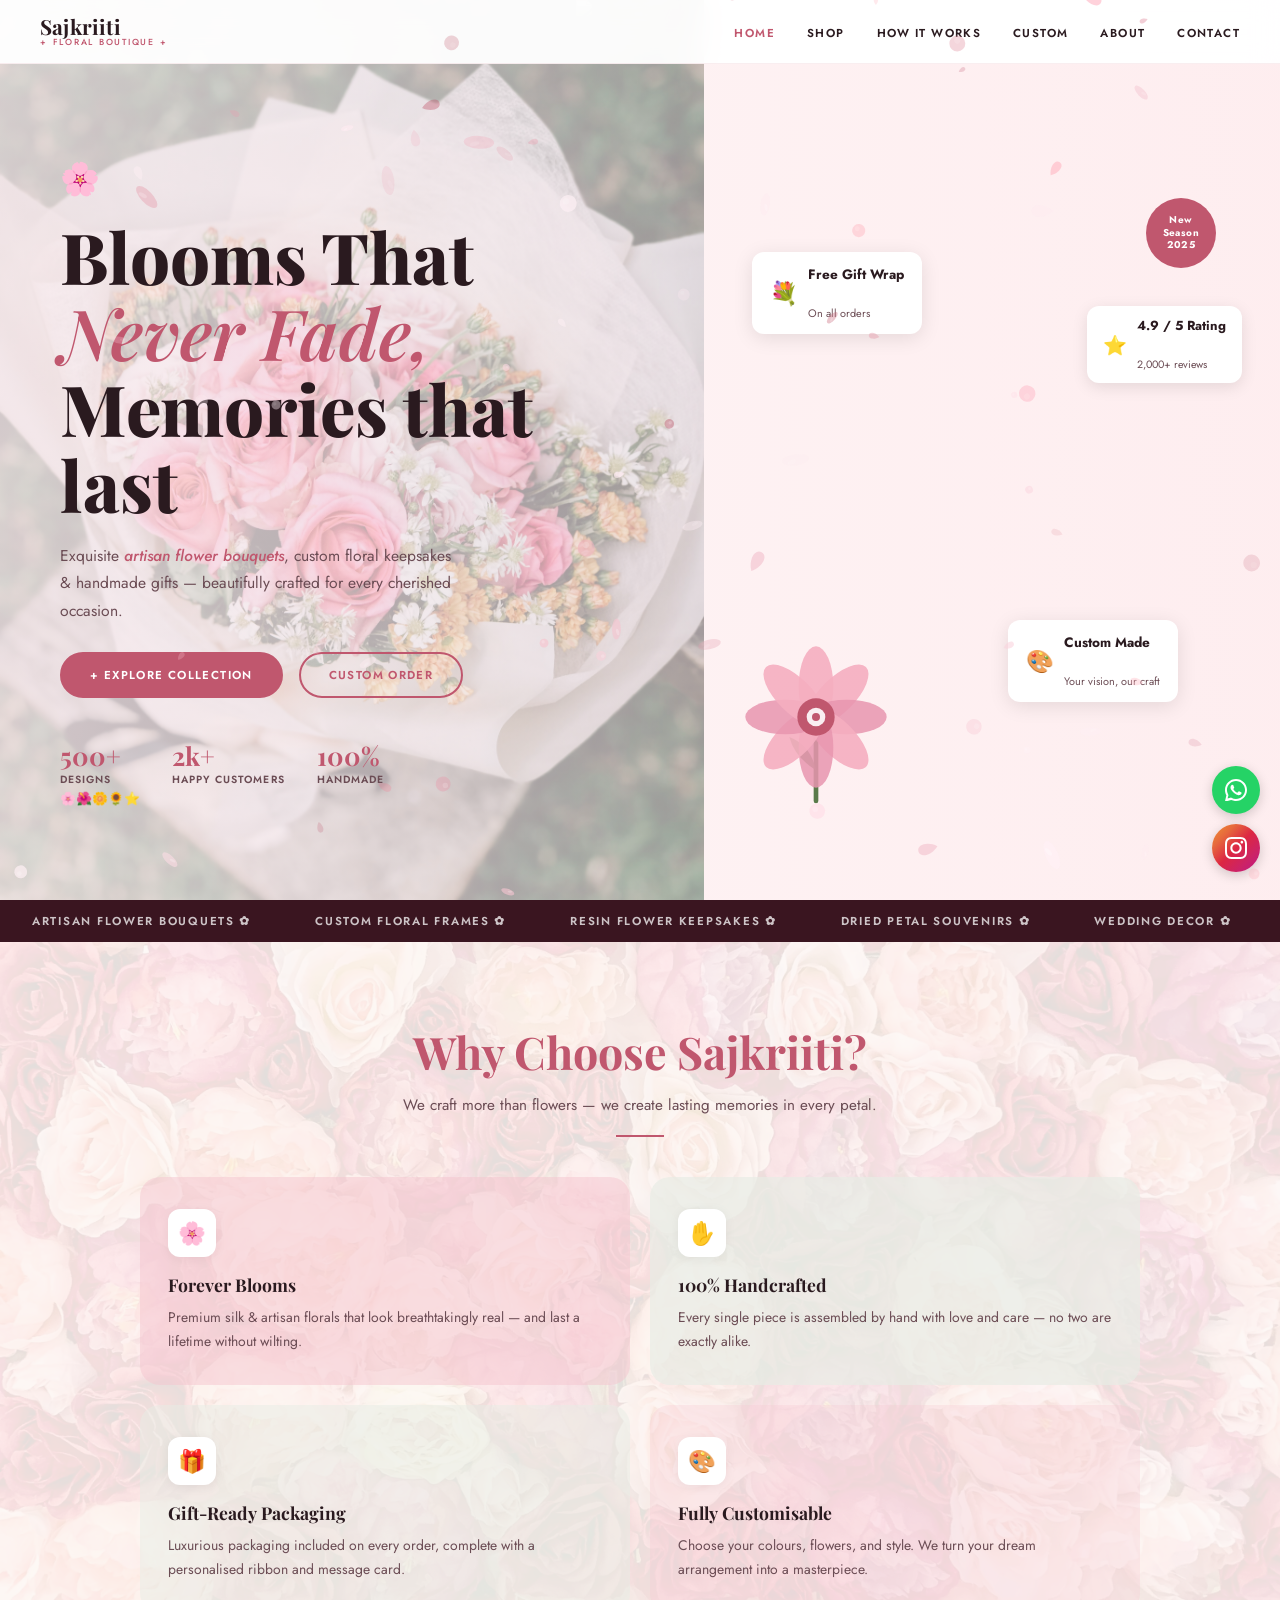
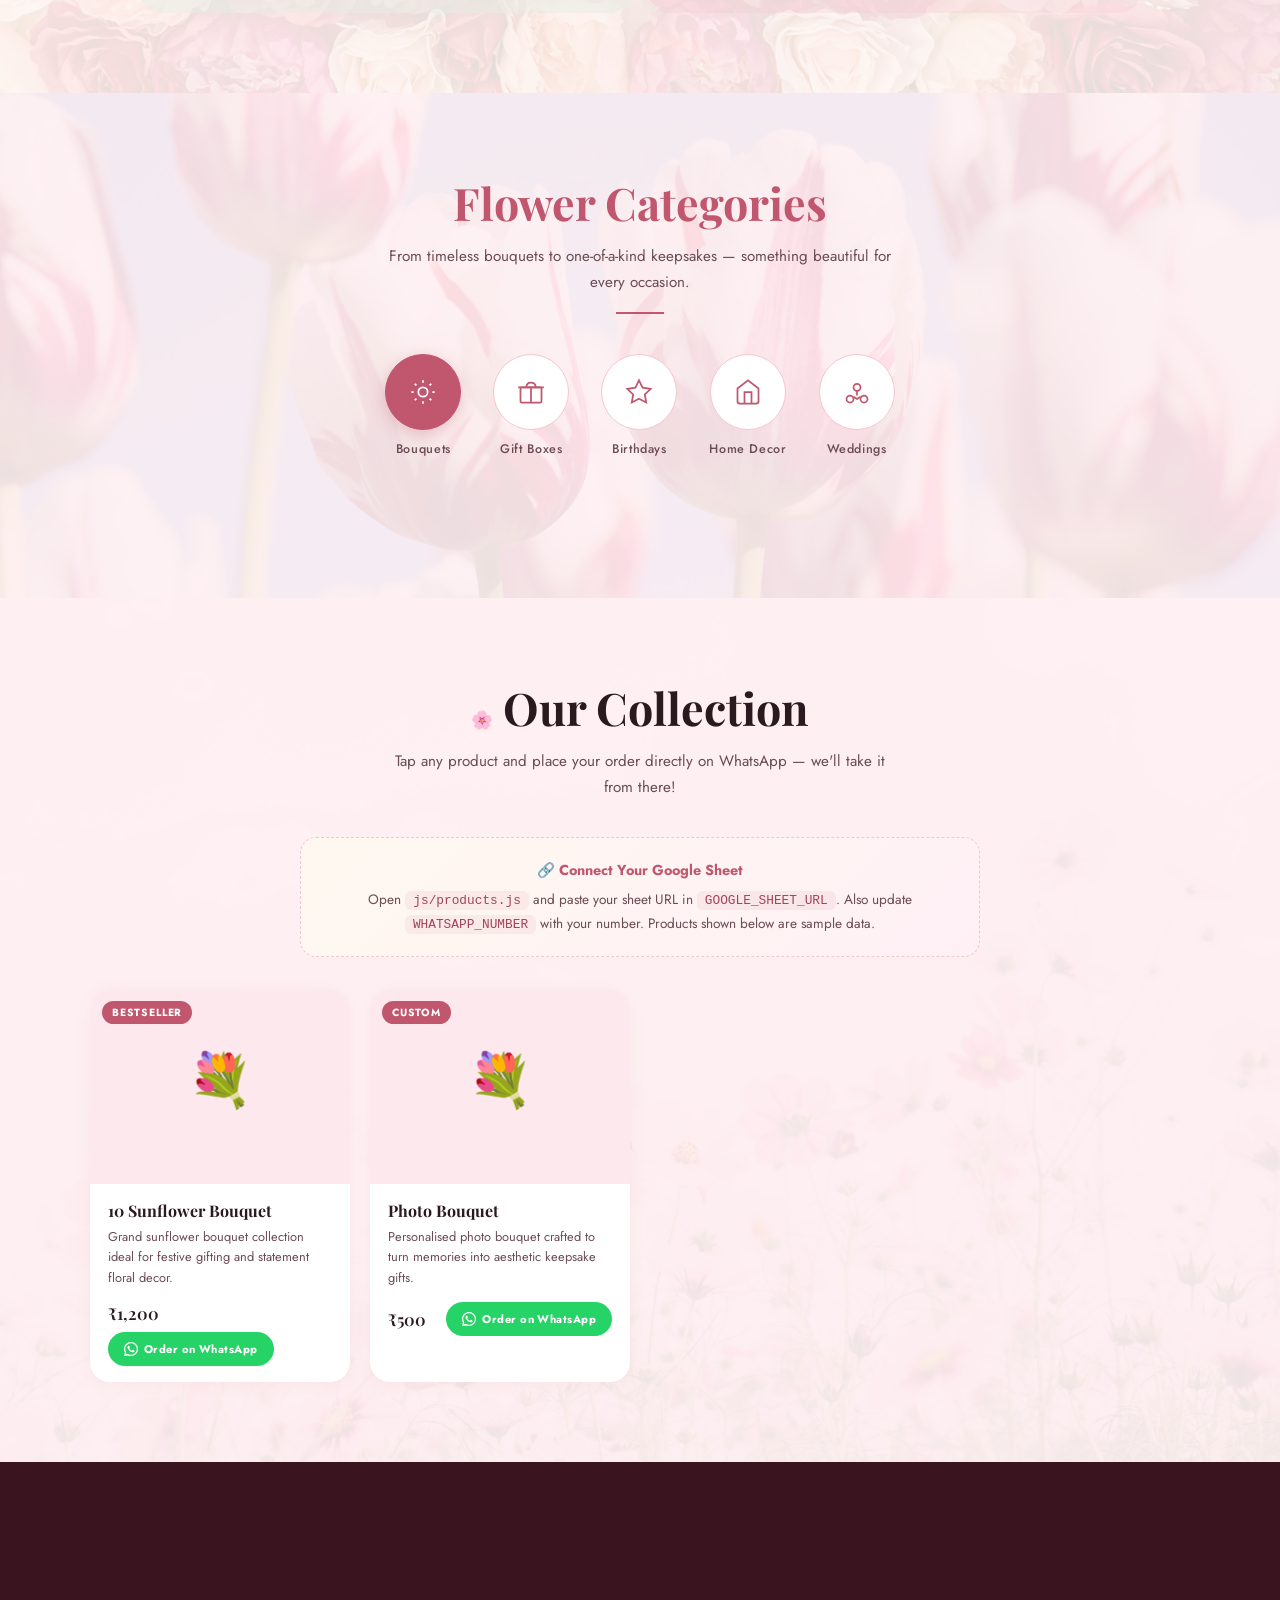
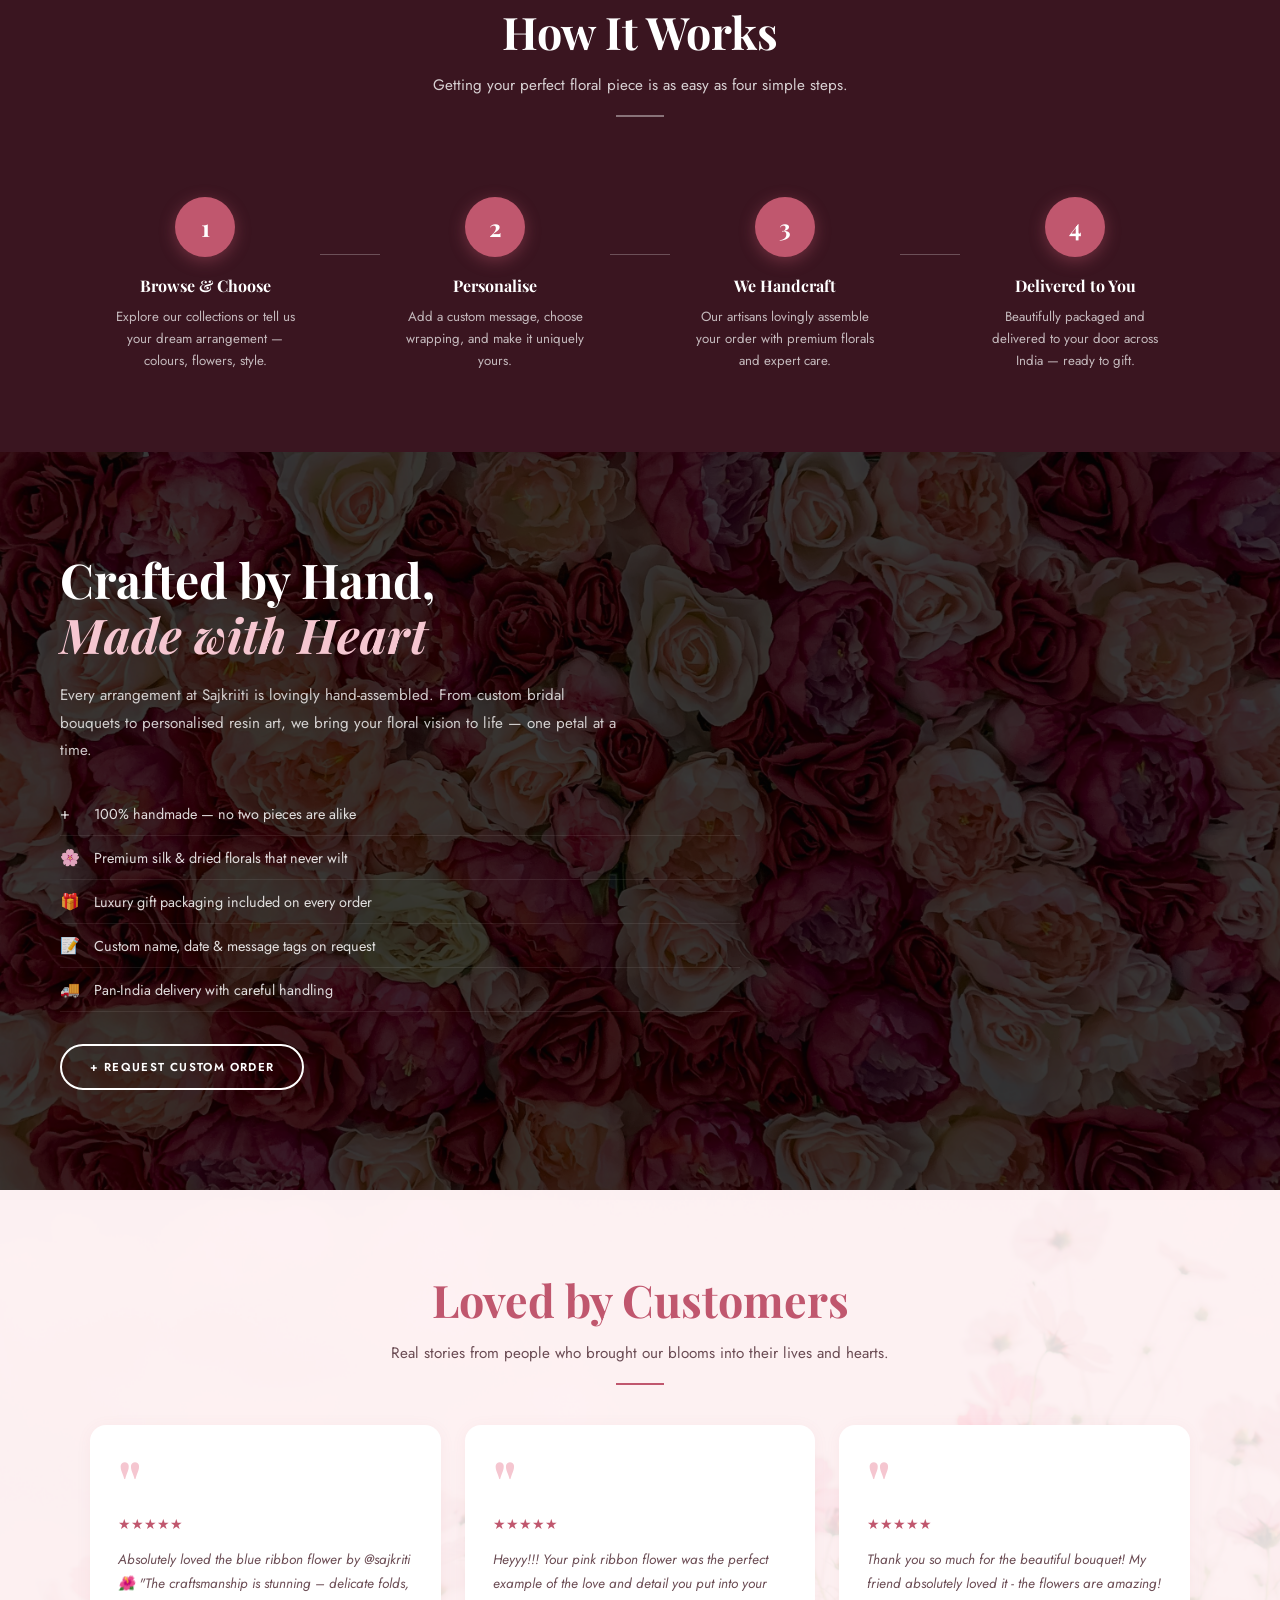
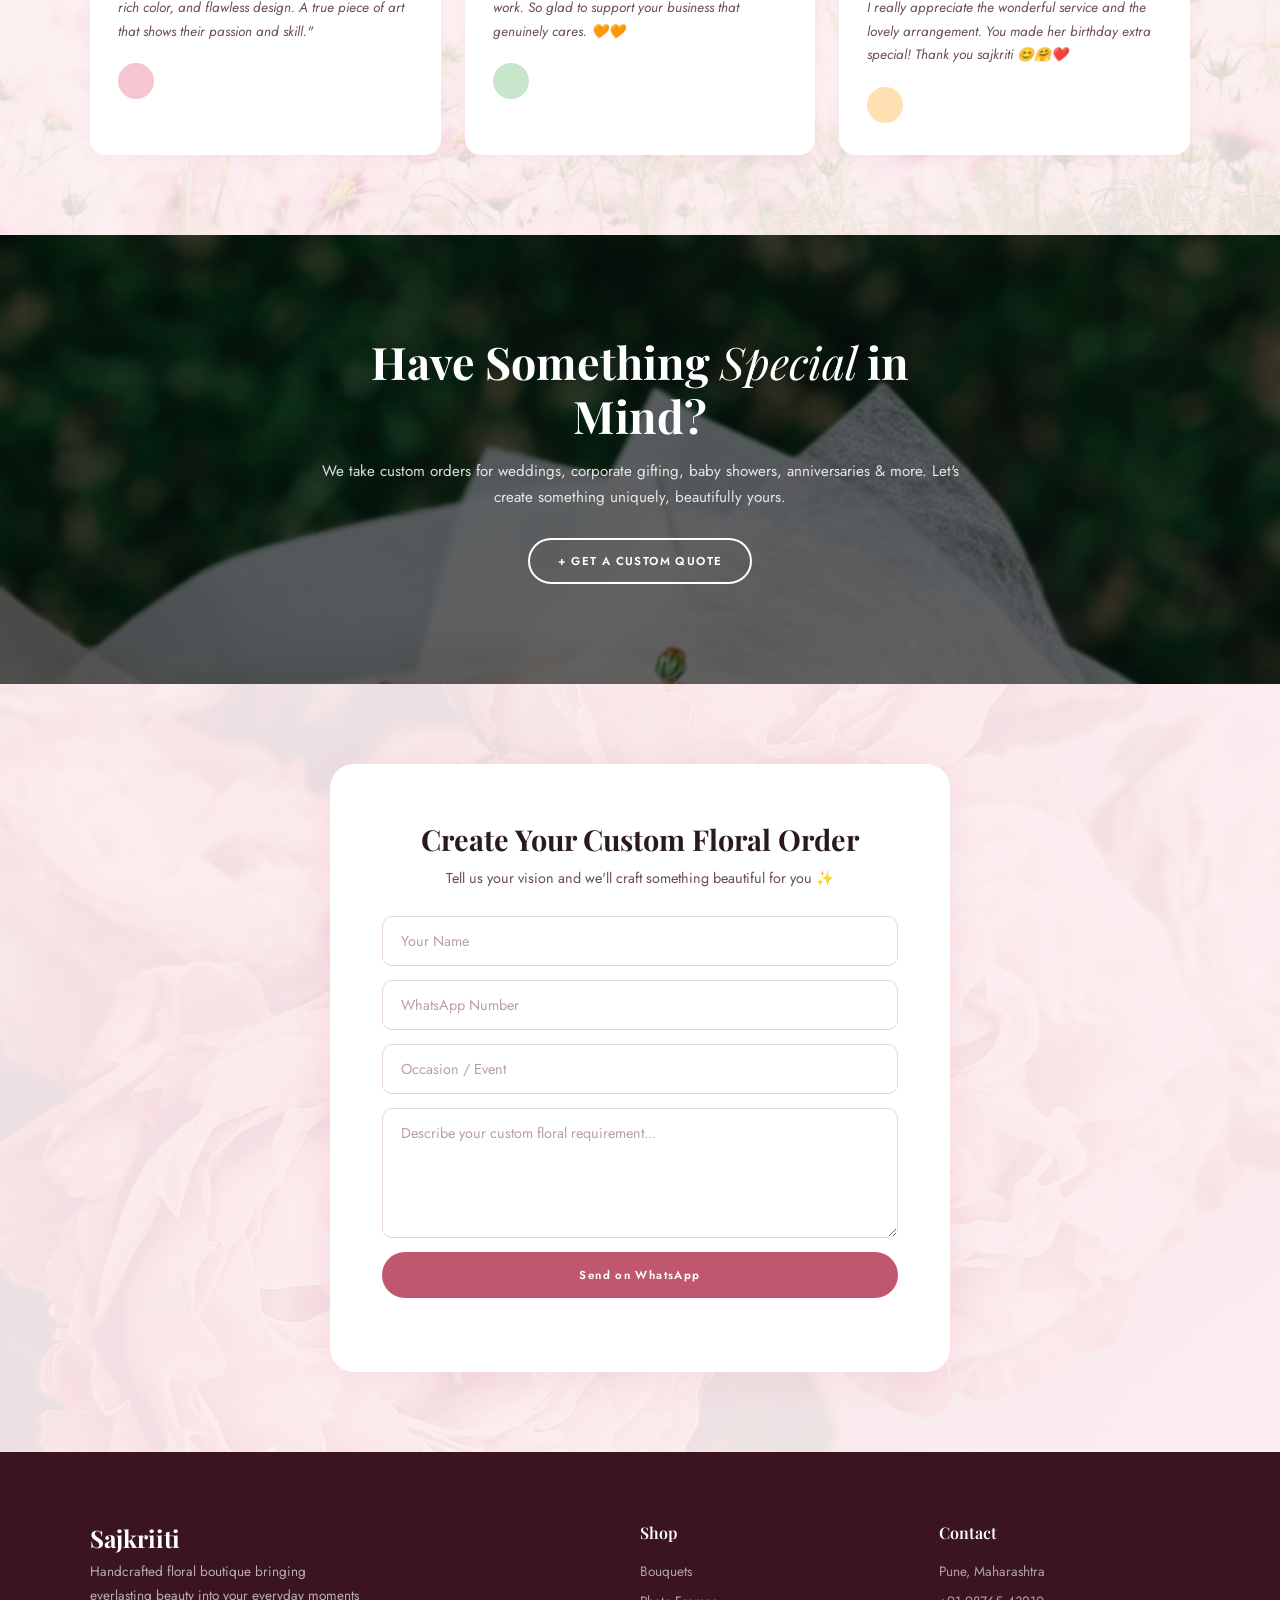
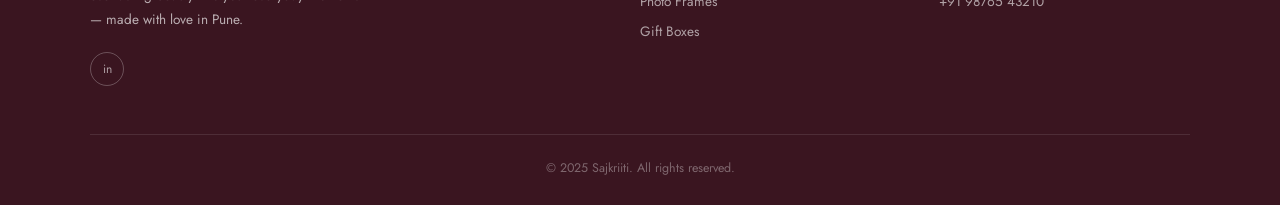
==== index.html @ faf4a8ce "replaced one html file with sorted files" ====
<!DOCTYPE html>
<html lang="en">
<head>
  <meta charset="UTF-8" />
  <meta name="viewport" content="width=device-width, initial-scale=1.0, viewport-fit=cover" />
  <title>Sajkriiti — Floral Boutique</title>
  <link rel="preconnect" href="https://fonts.googleapis.com" />
  <link rel="preconnect" href="https://fonts.gstatic.com" crossorigin />
  <link href="https://fonts.googleapis.com/css2?family=Playfair+Display:ital,wght@0,400;0,600;0,700;0,800;1,400;1,600&family=Cormorant+Garamond:ital,wght@0,300;0,400;0,500;1,300;1,400&family=Jost:wght@300;400;500;600&display=swap" rel="stylesheet" />
  <link rel="stylesheet" href="css/main.css" />
  <link rel="stylesheet" href="css/petals.css" />
  <link rel="stylesheet" href="css/sections.css" />
</head>
<body>

  <!-- FALLING PETALS CANVAS -->
  <canvas id="petalCanvas"></canvas>

  <!-- FIXED SOCIAL BUTTONS -->
  <a href="https://wa.me/919876543210" class="social-float whatsapp" target="_blank">
    <svg viewBox="0 0 24 24" fill="currentColor"><path d="M17.472 14.382c-.297-.149-1.758-.867-2.03-.967-.273-.099-.471-.148-.67.15-.197.297-.767.966-.94 1.164-.173.199-.347.223-.644.075-.297-.15-1.255-.463-2.39-1.475-.883-.788-1.48-1.761-1.653-2.059-.173-.297-.018-.458.13-.606.134-.133.298-.347.446-.52.149-.174.198-.298.298-.497.099-.198.05-.371-.025-.52-.075-.149-.669-1.612-.916-2.207-.242-.579-.487-.5-.669-.51-.173-.008-.371-.01-.57-.01-.198 0-.52.074-.792.372-.272.297-1.04 1.016-1.04 2.479 0 1.462 1.065 2.875 1.213 3.074.149.198 2.096 3.2 5.077 4.487.709.306 1.262.489 1.694.625.712.227 1.36.195 1.871.118.571-.085 1.758-.719 2.006-1.413.248-.694.248-1.289.173-1.413-.074-.124-.272-.198-.57-.347z"/><path d="M12 0C5.373 0 0 5.373 0 12c0 2.126.554 4.122 1.524 5.854L.057 23.882a.5.5 0 0 0 .611.611l6.029-1.467A11.945 11.945 0 0 0 12 24c6.627 0 12-5.373 12-12S18.627 0 12 0zm0 21.882a9.878 9.878 0 0 1-5.032-1.378l-.36-.214-3.732.908.924-3.645-.236-.374A9.869 9.869 0 0 1 2.118 12C2.118 6.532 6.532 2.118 12 2.118S21.882 6.532 21.882 12 17.468 21.882 12 21.882z"/></svg>
  </a>
  <a href="https://instagram.com/sajkriti" class="social-float instagram" target="_blank">
    <svg viewBox="0 0 24 24" fill="currentColor"><path d="M12 2.163c3.204 0 3.584.012 4.85.07 3.252.148 4.771 1.691 4.919 4.919.058 1.265.069 1.645.069 4.849 0 3.205-.012 3.584-.069 4.849-.149 3.225-1.664 4.771-4.919 4.919-1.266.058-1.644.07-4.85.07-3.204 0-3.584-.012-4.849-.07-3.26-.149-4.771-1.699-4.919-4.92-.058-1.265-.07-1.644-.07-4.849 0-3.204.013-3.583.07-4.849.149-3.227 1.664-4.771 4.919-4.919 1.266-.057 1.645-.069 4.849-.069zm0-2.163c-3.259 0-3.667.014-4.947.072-4.358.2-6.78 2.618-6.98 6.98-.059 1.281-.073 1.689-.073 4.948 0 3.259.014 3.668.072 4.948.2 4.358 2.618 6.78 6.98 6.98 1.281.058 1.689.072 4.948.072 3.259 0 3.668-.014 4.948-.072 4.354-.2 6.782-2.618 6.979-6.98.059-1.28.073-1.689.073-4.948 0-3.259-.014-3.667-.072-4.947-.196-4.354-2.617-6.78-6.979-6.98-1.281-.059-1.69-.073-4.949-.073zm0 5.838c-3.403 0-6.162 2.759-6.162 6.162s2.759 6.163 6.162 6.163 6.162-2.759 6.162-6.163c0-3.403-2.759-6.162-6.162-6.162zm0 10.162c-2.209 0-4-1.79-4-4 0-2.209 1.791-4 4-4s4 1.791 4 4c0 2.21-1.791 4-4 4zm6.406-11.845c-.796 0-1.441.645-1.441 1.44s.645 1.44 1.441 1.44c.795 0 1.439-.645 1.439-1.44s-.644-1.44-1.439-1.44z"/></svg>
  </a>

  <!-- NAVBAR -->
  <nav id="navbar">
    <div class="nav-logo">
      <span class="logo-main">Sajkriiti</span>
      <span class="logo-sub">+ FLORAL BOUTIQUE +</span>
    </div>
    <ul class="nav-links">
      <li><a href="#home">HOME</a></li>
      <li><a href="#shop">SHOP</a></li>
      <li><a href="#how-it-works">HOW IT WORKS</a></li>
      <li><a href="#custom">CUSTOM</a></li>
      <li><a href="#about">ABOUT</a></li>
      <li><a href="#contact">CONTACT</a></li>
    </ul>
    <button class="nav-hamburger" id="hamburger">&#9776;</button>
  </nav>

  <!-- MOBILE MENU -->
  <div class="mobile-menu" id="mobileMenu">
    <ul>
      <li><a href="#home" onclick="closeMobile()">HOME</a></li>
      <li><a href="#shop" onclick="closeMobile()">SHOP</a></li>
      <li><a href="#how-it-works" onclick="closeMobile()">HOW IT WORKS</a></li>
      <li><a href="#custom" onclick="closeMobile()">CUSTOM</a></li>
      <li><a href="#about" onclick="closeMobile()">ABOUT</a></li>
      <li><a href="#contact" onclick="closeMobile()">CONTACT</a></li>
    </ul>
  </div>

  <!-- ===== SECTION 1: HERO ===== -->
  <section id="home" class="hero">
    <div class="hero-bg">
      <!-- Left: bouquet-pink, Right: bike-flowers -->
      <img src="images/bouquet-pink.jpg" alt="Pink Bouquet" class="hero-img hero-img-left" />
      <img src="images/bike-flowers.jpg" alt="Flower Bicycle" class="hero-img hero-img-right" />
    </div>
    <div class="hero-content">
      <div class="hero-badge">🌸</div>
      <h1 class="hero-title">
        Blooms That<br/>
        <em>Never Fade,</em><br/>
        Memories that last
      </h1>
      <p class="hero-desc">Exquisite <strong>artisan flower bouquets</strong>, custom floral keepsakes &amp; handmade gifts — beautifully crafted for every cherished occasion.</p>
      <div class="hero-btns">
        <a href="#shop" class="btn btn-primary">+ EXPLORE COLLECTION</a>
        <a href="#custom" class="btn btn-outline">CUSTOM ORDER</a>
      </div>
      <div class="hero-stats">
        <div class="stat"><span class="stat-num">500+</span><span class="stat-label">DESIGNS</span><div class="stat-icons">🌸🌺🌼🌻⭐</div></div>
        <div class="stat"><span class="stat-num">2k+</span><span class="stat-label">HAPPY CUSTOMERS</span></div>
        <div class="stat"><span class="stat-num">100%</span><span class="stat-label">HANDMADE</span></div>
      </div>
    </div>
    <!-- Floating badges -->
    <div class="hero-float hero-float-gift">
      <span class="float-icon">💐</span>
      <div><strong>Free Gift Wrap</strong><br/><small>On all orders</small></div>
    </div>
    <div class="hero-float hero-float-custom">
      <span class="float-icon">🎨</span>
      <div><strong>Custom Made</strong><br/><small>Your vision, our craft</small></div>
    </div>
    <div class="hero-badge-new">New<br/>Season<br/>2025</div>
    <div class="hero-rating">
      <span class="rating-star">⭐</span>
      <div><strong>4.9 / 5 Rating</strong><br/><small>2,000+ reviews</small></div>
    </div>
  </section>

  <!-- ===== MARQUEE TICKER ===== -->
  <div class="ticker-wrap">
    <div class="ticker-track">
      <span>ARTISAN FLOWER BOUQUETS ✿</span>
      <span>CUSTOM FLORAL FRAMES ✿</span>
      <span>RESIN FLOWER KEEPSAKES ✿</span>
      <span>DRIED PETAL SOUVENIRS ✿</span>
      <span>WEDDING DECOR ✿</span>
      <span>ANNIVERSARY GIFTS ✿</span>
      <span>PHOTO FLOWER FRAMES ✿</span>
      <span>BIRTHDAY BOUQUETS ✿</span>
      <span>ARTISAN FLOWER BOUQUETS ✿</span>
      <span>CUSTOM FLORAL FRAMES ✿</span>
      <span>RESIN FLOWER KEEPSAKES ✿</span>
      <span>DRIED PETAL SOUVENIRS ✿</span>
      <span>WEDDING DECOR ✿</span>
      <span>ANNIVERSARY GIFTS ✿</span>
      <span>PHOTO FLOWER FRAMES ✿</span>
      <span>BIRTHDAY BOUQUETS ✿</span>
    </div>
  </div>

  <!-- ===== SECTION 2: WHY CHOOSE ===== -->
  <section id="about" class="why-section">
    <!-- flower-wall.jpg as subtle background -->
    <div class="why-bg"></div>
    <div class="section-header">
      <h2 class="section-title rose">Why Choose Sajkriiti?</h2>
      <p class="section-sub">We craft more than flowers — we create lasting memories in every petal.</p>
      <div class="section-divider"></div>
    </div>
    <div class="why-grid">
      <div class="why-card why-card-pink">
        <div class="why-icon">🌸</div>
        <h3>Forever Blooms</h3>
        <p>Premium silk &amp; artisan florals that look breathtakingly real — and last a lifetime without wilting.</p>
      </div>
      <div class="why-card why-card-sage">
        <div class="why-icon">✋</div>
        <h3>100% Handcrafted</h3>
        <p>Every single piece is assembled by hand with love and care — no two are exactly alike.</p>
      </div>
      <div class="why-card why-card-cream">
        <div class="why-icon">🎁</div>
        <h3>Gift-Ready Packaging</h3>
        <p>Luxurious packaging included on every order, complete with a personalised ribbon and message card.</p>
      </div>
      <div class="why-card why-card-lavender">
        <div class="why-icon">🎨</div>
        <h3>Fully Customisable</h3>
        <p>Choose your colours, flowers, and style. We turn your dream arrangement into a masterpiece.</p>
      </div>
    </div>
  </section>

  <!-- ===== SECTION 3: FLOWER CATEGORIES ===== -->
  <section class="categories-section">
    <div class="section-header">
      <h2 class="section-title rose">Flower Categories</h2>
      <p class="section-sub">From timeless bouquets to one-of-a-kind keepsakes — something beautiful for every occasion.</p>
      <div class="section-divider"></div>
    </div>
    <div class="cat-icons">
      <div class="cat-icon active" data-cat="bouquets">
        <div class="cat-circle">
          <svg viewBox="0 0 24 24" fill="none" stroke="currentColor" stroke-width="1.5"><circle cx="12" cy="12" r="4"/><path d="M12 2v2M12 20v2M2 12h2M20 12h2M4.93 4.93l1.41 1.41M17.66 17.66l1.41 1.41M4.93 19.07l1.41-1.41M17.66 6.34l1.41-1.41"/></svg>
        </div>
        <span>Bouquets</span>
      </div>
      <div class="cat-icon" data-cat="giftboxes">
        <div class="cat-circle">
          <svg viewBox="0 0 24 24" fill="none" stroke="currentColor" stroke-width="1.5"><rect x="3" y="8" width="18" height="13" rx="1"/><path d="M1 8h22M12 8v13M8 8c0-2 1-4 4-4s4 2 4 4"/></svg>
        </div>
        <span>Gift Boxes</span>
      </div>
      <div class="cat-icon" data-cat="birthdays">
        <div class="cat-circle">
          <svg viewBox="0 0 24 24" fill="none" stroke="currentColor" stroke-width="1.5"><polygon points="12 2 15.09 8.26 22 9.27 17 14.14 18.18 21.02 12 17.77 5.82 21.02 7 14.14 2 9.27 8.91 8.26 12 2"/></svg>
        </div>
        <span>Birthdays</span>
      </div>
      <div class="cat-icon" data-cat="homedecor">
        <div class="cat-circle">
          <svg viewBox="0 0 24 24" fill="none" stroke="currentColor" stroke-width="1.5"><path d="M3 9l9-7 9 7v11a2 2 0 0 1-2 2H5a2 2 0 0 1-2-2z"/><polyline points="9 22 9 12 15 12 15 22"/></svg>
        </div>
        <span>Home Decor</span>
      </div>
      <div class="cat-icon" data-cat="weddings">
        <div class="cat-circle">
          <svg viewBox="0 0 24 24" fill="none" stroke="currentColor" stroke-width="1.5"><circle cx="12" cy="8" r="3"/><circle cx="6" cy="18" r="3"/><circle cx="18" cy="18" r="3"/><path d="M12 11v4M9 16l3 2 3-2"/></svg>
        </div>
        <span>Weddings</span>
      </div>
    </div>
  </section>

  <!-- ===== SECTION 4: OUR COLLECTION / SHOP ===== -->
  <section id="shop" class="shop-section">
    <div class="section-header">
      <h2 class="section-title dark"><span class="petal-icon">🌸</span> Our Collection</h2>
      <p class="section-sub">Tap any product and place your order directly on WhatsApp — we'll take it from there!</p>
    </div>

    <!-- GOOGLE SHEET NOTICE — remove once your sheet is connected -->
    <div class="sheet-notice" id="sheetNotice">
      <strong>🔗 Connect Your Google Sheet</strong>
      Open <code>js/products.js</code> and paste your sheet URL in <code>GOOGLE_SHEET_URL</code>.
      Also update <code>WHATSAPP_NUMBER</code> with your number. Products shown below are sample data.
    </div>

    <div class="products-grid" id="productsGrid"></div>
    <div class="shop-loader" id="shopLoader">Loading products... 🌸</div>
  </section>

  <!-- ===== SECTION 5: HOW IT WORKS ===== -->
  <section id="how-it-works" class="how-section">
    <div class="how-bg"></div>
    <div class="section-header light">
      <h2 class="section-title light-title">How It Works</h2>
      <p class="section-sub light-sub">Getting your perfect floral piece is as easy as four simple steps.</p>
      <div class="section-divider light-divider"></div>
    </div>
    <div class="steps-row">
      <div class="step">
        <div class="step-circle">1</div>
        <h3>Browse &amp; Choose</h3>
        <p>Explore our collections or tell us your dream arrangement — colours, flowers, style.</p>
      </div>
      <div class="step-line"></div>
      <div class="step">
        <div class="step-circle">2</div>
        <h3>Personalise</h3>
        <p>Add a custom message, choose wrapping, and make it uniquely yours.</p>
      </div>
      <div class="step-line"></div>
      <div class="step">
        <div class="step-circle">3</div>
        <h3>We Handcraft</h3>
        <p>Our artisans lovingly assemble your order with premium florals and expert care.</p>
      </div>
      <div class="step-line"></div>
      <div class="step">
        <div class="step-circle">4</div>
        <h3>Delivered to You</h3>
        <p>Beautifully packaged and delivered to your door across India — ready to gift.</p>
      </div>
    </div>
  </section>

  <!-- ===== SECTION 6: CRAFTED BY HAND ===== -->
  <!-- Uses flower-wall.jpg as background -->
  <section class="crafted-section">
    <div class="crafted-bg"></div>
    <div class="crafted-content">
      <h2 class="crafted-title">Crafted by Hand,<br/><em>Made with Heart</em></h2>
      <p class="crafted-desc">Every arrangement at Sajkriiti is lovingly hand-assembled. From custom bridal bouquets to personalised resin art, we bring your floral vision to life — one petal at a time.</p>
      <ul class="crafted-list">
        <li><span class="cl-icon">+</span> 100% handmade — no two pieces are alike</li>
        <li><span class="cl-icon">🌸</span> Premium silk &amp; dried florals that never wilt</li>
        <li><span class="cl-icon">🎁</span> Luxury gift packaging included on every order</li>
        <li><span class="cl-icon">📝</span> Custom name, date &amp; message tags on request</li>
        <li><span class="cl-icon">🚚</span> Pan-India delivery with careful handling</li>
      </ul>
      <a href="#custom" class="btn btn-outline-white">+ REQUEST CUSTOM ORDER</a>
    </div>
  </section>

  <!-- ===== SECTION 7: TESTIMONIALS ===== -->
  <section class="testimonials-section">
    <div class="section-header">
      <h2 class="section-title rose">Loved by Customers</h2>
      <p class="section-sub">Real stories from people who brought our blooms into their lives and hearts.</p>
      <div class="section-divider"></div>
    </div>
    <div class="testimonials-grid">
      <div class="testi-card">
        <div class="testi-quote">"</div>
        <div class="testi-stars">★★★★★</div>
        <p>Absolutely loved the blue ribbon flower by @sajkriti 🌺 "The craftsmanship is stunning – delicate folds, rich color, and flawless design. A true piece of art that shows their passion and skill."</p>
        <div class="testi-avatar" style="background:#f5c6d0;"></div>
      </div>
      <div class="testi-card">
        <div class="testi-quote">"</div>
        <div class="testi-stars">★★★★★</div>
        <p>Heyyy!!! Your pink ribbon flower was the perfect example of the love and detail you put into your work. So glad to support your business that genuinely cares. 🧡🧡</p>
        <div class="testi-avatar" style="background:#c8e6c9;"></div>
      </div>
      <div class="testi-card">
        <div class="testi-quote">"</div>
        <div class="testi-stars">★★★★★</div>
        <p>Thank you so much for the beautiful bouquet! My friend absolutely loved it - the flowers are amazing! I really appreciate the wonderful service and the lovely arrangement. You made her birthday extra special! Thank you sajkriti 😊🤗❤️</p>
        <div class="testi-avatar" style="background:#ffe0b2;"></div>
      </div>
    </div>
  </section>

  <!-- ===== SECTION 8: SPECIAL / CTA ===== -->
  <!-- Uses bouquet-pink.jpg as background -->
  <section class="special-section">
    <div class="special-bg"></div>
    <div class="special-content">
      <h2>Have Something <em>Special</em> in Mind?</h2>
      <p>We take custom orders for weddings, corporate gifting, baby showers, anniversaries &amp; more. Let's create something uniquely, beautifully yours.</p>
      <a href="#custom" class="btn btn-outline-white pill">+ GET A CUSTOM QUOTE</a>
    </div>
  </section>

  <!-- ===== SECTION 9: CUSTOM ORDER FORM ===== -->
  <section id="custom" class="custom-section">
    <div class="custom-form-wrap">
      <h2>Create Your Custom Floral Order</h2>
      <p>Tell us your vision and we'll craft something beautiful for you ✨</p>
      <div class="custom-form" id="customForm">
        <input type="text" id="fname" placeholder="Your Name" />
        <input type="tel" id="fphone" placeholder="WhatsApp Number" />
        <input type="text" id="foccasion" placeholder="Occasion / Event" />
        <textarea id="fdesc" placeholder="Describe your custom floral requirement..." rows="5"></textarea>
        <button class="btn btn-primary full-width" onclick="handleCustomOrder()">Send on WhatsApp</button>
        <p class="form-note" id="formNote"></p>
      </div>
    </div>
  </section>

  <!-- ===== FOOTER ===== -->
  <footer id="contact" class="footer">
    <div class="footer-grid">
      <div class="footer-brand">
        <h3>Sajkriiti</h3>
        <p>Handcrafted floral boutique bringing everlasting beauty into your everyday moments — made with love in Pune.</p>
        <div class="footer-socials">

          <a href="#" class="fsoc">in</a>

        </div>
      </div>
      <div class="footer-col">
        <h4>Shop</h4>
        <ul>
          <li><a href="#">Bouquets</a></li>
          
          <li><a href="#">Photo Frames</a></li>
          <li><a href="#">Gift Boxes</a></li>

        </ul>
      </div>
      <div class="footer-col">
        <h4>Contact</h4>
        <ul>
          <li>Pune, Maharashtra</li>
          <li>+91 98765 43210</li>
        </ul>
      </div>
    </div>
    <div class="footer-bottom">
      <p>© 2025 Sajkriiti. All rights reserved.</p>
    </div>
  </footer>

  <!-- JS FILES -->
  <script src="js/petals.js"></script>
  <script src="js/products.js"></script>
  <script src="js/main.js"></script>
</body>
</html>
---- css/main.css ----
/* =============================================
   SAJKRIITI — MAIN CSS (Updated with new photos + mobile optimized)
   ============================================= */

:root {
  --rose:        #c0576e;
  --rose-dark:   #a0445a;
  --rose-light:  #f5c6d0;
  --blush:       #fef0f3;
  --burgundy:    #3d1a24;
  --dark-bg:     #3a1520;
  --cream:       #fdf8f5;
  --sage:        #e8ede6;
  --text-dark:   #2a1a1f;
  --text-mid:    #6b4c54;
  --text-light:  #fff;
  --font-serif:  'Playfair Display', Georgia, serif;
  --font-body:   'Jost', sans-serif;
  --font-italic: 'Cormorant Garamond', serif;
}

*, *::before, *::after { box-sizing: border-box; margin: 0; padding: 0; }
html { scroll-behavior: smooth; -webkit-text-size-adjust: 100%; }
body {
  font-family: var(--font-body);
  background: var(--cream);
  color: var(--text-dark);
  overflow-x: hidden;
}
a { text-decoration: none; color: inherit; }
ul { list-style: none; }
img { display: block; max-width: 100%; }

/* ---- CANVAS (petals) ---- */
#petalCanvas {
  position: fixed;
  top: 0; left: 0;
  width: 100%; height: 100%;
  pointer-events: none;
  z-index: 9999;
}

/* ---- NAVBAR ---- */
#navbar {
  position: fixed;
  top: 0; left: 0; right: 0;
  z-index: 1000;
  display: flex;
  align-items: center;
  justify-content: space-between;
  padding: 0 40px;
  height: 64px;
  background: rgba(255,255,255,0.95);
  backdrop-filter: blur(12px);
  -webkit-backdrop-filter: blur(12px);
  border-bottom: 1px solid rgba(192,87,110,0.1);
  transition: box-shadow 0.3s;
}
#navbar.scrolled { box-shadow: 0 2px 20px rgba(192,87,110,0.12); }

.nav-logo { display: flex; flex-direction: column; line-height: 1.1; }
.logo-main {
  font-family: var(--font-serif);
  font-size: 1.3rem;
  font-weight: 700;
  color: var(--text-dark);
  letter-spacing: 0.01em;
}
.logo-sub {
  font-family: var(--font-body);
  font-size: 0.55rem;
  letter-spacing: 0.2em;
  color: var(--rose);
  font-weight: 500;
}

.nav-links {
  display: flex;
  gap: 32px;
  align-items: center;
}
.nav-links a {
  font-size: 0.72rem;
  font-weight: 600;
  letter-spacing: 0.12em;
  color: var(--text-dark);
  transition: color 0.2s;
}
.nav-links a:hover { color: var(--rose); }

.nav-hamburger {
  display: none;
  background: none;
  border: none;
  font-size: 1.5rem;
  cursor: pointer;
  color: var(--text-dark);
  padding: 8px;
  -webkit-tap-highlight-color: transparent;
}

.mobile-menu {
  display: none;
  position: fixed;
  top: 64px; left: 0; right: 0;
  background: white;
  z-index: 999;
  padding: 16px 0;
  box-shadow: 0 4px 20px rgba(0,0,0,0.1);
}
.mobile-menu.open { display: block; }
.mobile-menu a {
  display: block;
  padding: 14px 40px;
  font-size: 0.8rem;
  letter-spacing: 0.1em;
  font-weight: 600;
  color: var(--text-dark);
}
.mobile-menu a:hover { color: var(--rose); background: var(--blush); }

/* ---- BUTTONS ---- */
.btn {
  display: inline-block;
  padding: 13px 28px;
  border-radius: 50px;
  font-family: var(--font-body);
  font-size: 0.72rem;
  font-weight: 600;
  letter-spacing: 0.12em;
  cursor: pointer;
  transition: all 0.25s;
  border: 2px solid transparent;
  text-align: center;
  -webkit-tap-highlight-color: transparent;
  touch-action: manipulation;
}
.btn-primary {
  background: var(--rose);
  color: white;
  border-color: var(--rose);
}
.btn-primary:hover {
  background: var(--rose-dark);
  border-color: var(--rose-dark);
  transform: translateY(-1px);
  box-shadow: 0 6px 20px rgba(192,87,110,0.35);
}
.btn-outline {
  background: transparent;
  color: var(--rose);
  border-color: var(--rose);
}
.btn-outline:hover {
  background: var(--rose);
  color: white;
  transform: translateY(-1px);
}
.btn-outline-white {
  background: transparent;
  color: white;
  border-color: white;
}
.btn-outline-white:hover {
  background: white;
  color: var(--rose);
  transform: translateY(-1px);
}
.btn.pill { border-radius: 50px; }
.btn.full-width { width: 100%; }

/* ---- SOCIAL FLOATS ---- */
.social-float {
  position: fixed;
  right: 20px;
  width: 48px; height: 48px;
  border-radius: 50%;
  display: flex;
  align-items: center;
  justify-content: center;
  z-index: 5000;
  transition: transform 0.2s, box-shadow 0.2s;
  box-shadow: 0 3px 12px rgba(0,0,0,0.18);
  -webkit-tap-highlight-color: transparent;
}
.social-float svg { width: 22px; height: 22px; }
.social-float:hover { transform: scale(1.1); box-shadow: 0 6px 20px rgba(0,0,0,0.25); }
.whatsapp { bottom: 86px; background: #25d366; color: white; }
.instagram { bottom: 28px; background: linear-gradient(135deg,#f09433,#e6683c,#dc2743,#cc2366,#bc1888); color: white; }

/* ---- SECTION HEADER ---- */
.section-header { text-align: center; padding: 60px 20px 40px; }
.section-title {
  font-family: var(--font-serif);
  font-size: clamp(1.8rem, 4vw, 2.8rem);
  font-weight: 700;
  margin-bottom: 12px;
}
.section-title.rose { color: var(--rose); }
.section-title.dark { color: var(--text-dark); }
.section-title.light-title { color: white; }
.section-sub {
  font-size: 0.95rem;
  color: var(--text-mid);
  max-width: 520px;
  margin: 0 auto 16px;
  line-height: 1.7;
}
.section-sub.light-sub { color: rgba(255,255,255,0.8); }
.section-divider {
  width: 48px; height: 2px;
  background: var(--rose);
  margin: 0 auto;
}
.section-divider.light-divider { background: rgba(255,255,255,0.4); }

/* ---- HERO ---- */
.hero {
  position: relative;
  min-height: 100vh;
  min-height: 100dvh;
  display: flex;
  align-items: center;
  overflow: hidden;
  padding-top: 64px;
}
.hero-bg {
  position: absolute;
  inset: 0;
}
.hero-img {
  position: absolute;
  top: 0; bottom: 0;
  height: 100%;
  object-fit: cover;
}
.hero-img-left { left: 0; width: 55%; }
.hero-img-right { right: 0; width: 55%; }
.hero-bg::after {
  content: '';
  position: absolute;
  inset: 0;
  background: linear-gradient(
    to right,
    rgba(255,240,243,0.82) 0%,
    rgba(255,240,243,0.65) 40%,
    rgba(255,220,230,0.38) 100%
  );
}

.hero-content {
  position: relative;
  z-index: 2;
  max-width: 620px;
  padding: 60px 60px 60px 60px;
}
.hero-badge {
  font-size: 2rem;
  margin-bottom: 16px;
  display: block;
}
.hero-title {
  font-family: var(--font-serif);
  font-size: clamp(2.4rem, 5.5vw, 5rem);
  font-weight: 800;
  line-height: 1.08;
  color: var(--text-dark);
  margin-bottom: 20px;
}
.hero-title em {
  font-style: italic;
  color: var(--rose);
  font-weight: 600;
}
.hero-desc {
  font-size: 0.98rem;
  color: var(--text-mid);
  line-height: 1.75;
  margin-bottom: 28px;
  max-width: 400px;
}
.hero-desc strong { color: var(--rose); font-style: italic; font-weight: 500; }
.hero-btns { display: flex; gap: 16px; flex-wrap: wrap; margin-bottom: 40px; }
.hero-stats { display: flex; gap: 32px; flex-wrap: wrap; }
.stat { display: flex; flex-direction: column; }
.stat-num {
  font-family: var(--font-serif);
  font-size: 1.6rem;
  font-weight: 700;
  color: var(--rose);
}
.stat-label {
  font-size: 0.65rem;
  letter-spacing: 0.1em;
  color: var(--text-mid);
  font-weight: 600;
}
.stat-icons { font-size: 0.8rem; margin-top: 2px; }

/* floating badges */
.hero-float {
  position: absolute;
  display: flex;
  align-items: center;
  gap: 10px;
  background: white;
  border-radius: 12px;
  padding: 12px 18px;
  box-shadow: 0 4px 20px rgba(0,0,0,0.1);
  z-index: 3;
  font-size: 0.82rem;
}
.hero-float-gift { top: 28%; right: 28%; }
.hero-float-custom { bottom: 22%; right: 8%; }
.float-icon { font-size: 1.4rem; }
.hero-float strong { display: block; font-size: 0.85rem; color: var(--text-dark); }
.hero-float small { color: var(--text-mid); }

.hero-badge-new {
  position: absolute;
  top: 22%;
  right: 5%;
  background: var(--rose);
  color: white;
  border-radius: 50%;
  width: 70px; height: 70px;
  display: flex;
  align-items: center;
  justify-content: center;
  text-align: center;
  font-size: 0.62rem;
  font-weight: 700;
  letter-spacing: 0.05em;
  line-height: 1.3;
  z-index: 3;
}
.hero-rating {
  position: absolute;
  top: 34%;
  right: 3%;
  background: white;
  border-radius: 12px;
  padding: 10px 16px;
  box-shadow: 0 4px 16px rgba(0,0,0,0.1);
  display: flex;
  align-items: center;
  gap: 10px;
  z-index: 3;
  font-size: 0.8rem;
}
.rating-star { font-size: 1.2rem; }
.hero-rating strong { display: block; font-size: 0.82rem; color: var(--text-dark); }
.hero-rating small { color: var(--text-mid); }

/* ---- TICKER ---- */
.ticker-wrap {
  background: var(--dark-bg);
  color: rgba(255,255,255,0.75);
  overflow: hidden;
  padding: 13px 0;
  position: relative;
  z-index: 2;
}
.ticker-track {
  display: flex;
  gap: 0;
  white-space: nowrap;
  animation: ticker 35s linear infinite;
}
.ticker-track span {
  font-size: 0.72rem;
  font-weight: 600;
  letter-spacing: 0.15em;
  padding: 0 32px;
  text-transform: uppercase;
}
@keyframes ticker { from { transform: translateX(0); } to { transform: translateX(-50%); } }

/* ---- WHY CHOOSE ---- */
.why-section {
  position: relative;
  padding: 20px 40px 80px;
  overflow: hidden;
}
.why-bg {
  position: absolute;
  inset: 0;
  background-image: url('../images/flower-wall.jpg');
  background-size: cover;
  background-position: center;
  opacity: 0.10;
}
.why-grid {
  display: grid;
  grid-template-columns: repeat(2, 1fr);
  gap: 20px;
  max-width: 1000px;
  margin: 0 auto;
}
.why-card {
  border-radius: 20px;
  padding: 32px 28px;
  position: relative;
}
.why-card-pink { background: rgba(245,198,208,0.5); }
.why-card-sage { background: rgba(232,237,230,0.7); }
.why-card-cream { background: rgba(232,237,230,0.5); }
.why-card-lavender { background: rgba(245,198,208,0.3); }
.why-icon {
  width: 48px; height: 48px;
  background: white;
  border-radius: 12px;
  display: flex;
  align-items: center;
  justify-content: center;
  font-size: 1.4rem;
  margin-bottom: 16px;
  box-shadow: 0 2px 12px rgba(0,0,0,0.06);
}
.why-card h3 {
  font-family: var(--font-serif);
  font-size: 1.1rem;
  font-weight: 700;
  color: var(--text-dark);
  margin-bottom: 10px;
}
.why-card p { font-size: 0.87rem; color: var(--text-mid); line-height: 1.7; }

/* ---- CATEGORIES ---- */
.categories-section {
  padding: 20px 40px 80px;
  background: var(--blush);
  position: relative;
}
.cat-icons {
  display: flex;
  justify-content: center;
  gap: 32px;
  flex-wrap: wrap;
  margin: 0 auto 60px;
  max-width: 800px;
}
.cat-icon {
  display: flex;
  flex-direction: column;
  align-items: center;
  gap: 10px;
  cursor: pointer;
  -webkit-tap-highlight-color: transparent;
}
.cat-circle {
  width: 76px; height: 76px;
  border-radius: 50%;
  border: 1.5px solid var(--rose-light);
  display: flex;
  align-items: center;
  justify-content: center;
  font-size: 1.6rem;
  background: white;
  transition: all 0.25s;
}
.cat-circle svg { width: 28px; height: 28px; color: var(--rose); }
.cat-icon:hover .cat-circle,
.cat-icon.active .cat-circle {
  background: var(--rose);
  border-color: var(--rose);
  box-shadow: 0 4px 16px rgba(192,87,110,0.3);
}
.cat-icon:hover .cat-circle svg,
.cat-icon.active .cat-circle svg { color: white; }
.cat-icon span {
  font-size: 0.78rem;
  letter-spacing: 0.05em;
  color: var(--text-mid);
  font-weight: 500;
}

/* ---- PRODUCTS ---- */
.shop-section { padding: 20px 40px 80px; }
.shop-loader { text-align: center; padding: 40px; color: var(--text-mid); font-style: italic; }
.products-grid {
  display: grid;
  grid-template-columns: repeat(4, 1fr);
  gap: 20px;
  max-width: 1100px;
  margin: 0 auto;
}
.product-card {
  background: white;
  border-radius: 20px;
  overflow: hidden;
  box-shadow: 0 2px 16px rgba(192,87,110,0.06);
  transition: transform 0.25s, box-shadow 0.25s;
  cursor: pointer;
}
.product-card:hover {
  transform: translateY(-4px);
  box-shadow: 0 8px 32px rgba(192,87,110,0.14);
}
.product-img-wrap {
  position: relative;
  overflow: hidden;
  padding-top: 75%;
}
.product-img-wrap img {
  position: absolute;
  inset: 0;
  width: 100%;
  height: 100%;
  object-fit: cover;
  transition: transform 0.4s;
}
.product-card:hover .product-img-wrap img { transform: scale(1.05); }
.product-info { padding: 16px 18px; }
.product-name {
  font-family: var(--font-serif);
  font-size: 1rem;
  font-weight: 700;
  color: var(--text-dark);
  margin-bottom: 6px;
}
.product-desc {
  font-size: 0.8rem;
  color: var(--text-mid);
  line-height: 1.6;
  margin-bottom: 14px;
}
.product-footer {
  display: flex;
  align-items: center;
  justify-content: space-between;
  gap: 8px;
  flex-wrap: wrap;
}
.product-price {
  font-family: var(--font-serif);
  font-size: 1.05rem;
  font-weight: 600;
  color: var(--text-dark);
}
.btn-view {
  background: var(--rose);
  color: white;
  border: none;
  border-radius: 50px;
  padding: 8px 18px;
  font-size: 0.72rem;
  font-weight: 600;
  cursor: pointer;
  letter-spacing: 0.05em;
  transition: background 0.2s;
  font-family: var(--font-body);
}
.btn-view:hover { background: var(--rose-dark); }
.no-products {
  text-align: center;
  padding: 60px 20px;
  color: var(--text-mid);
  font-style: italic;
  grid-column: 1 / -1;
}

/* ---- HOW IT WORKS ---- */
.how-section {
  position: relative;
  padding: 80px 40px;
  overflow: hidden;
}
.how-bg {
  position: absolute;
  inset: 0;
  background: var(--dark-bg);
}
.how-section .section-header { position: relative; z-index: 1; }
.steps-row {
  position: relative;
  z-index: 1;
  display: flex;
  align-items: flex-start;
  justify-content: center;
  max-width: 1100px;
  margin: 40px auto 0;
  gap: 0;
}
.step {
  flex: 1;
  text-align: center;
  padding: 0 20px;
}
.step-circle {
  width: 60px; height: 60px;
  border-radius: 50%;
  background: var(--rose);
  color: white;
  font-family: var(--font-serif);
  font-size: 1.5rem;
  font-weight: 700;
  display: flex;
  align-items: center;
  justify-content: center;
  margin: 0 auto 18px;
  box-shadow: 0 4px 16px rgba(192,87,110,0.4);
}
.step-line {
  flex: 0 0 60px;
  height: 1px;
  background: rgba(255,255,255,0.25);
  align-self: center;
  margin-bottom: 60px;
}
.step h3 { color: white; font-family: var(--font-serif); font-size: 1rem; font-weight: 700; margin-bottom: 10px; }
.step p  { color: rgba(255,255,255,0.7); font-size: 0.83rem; line-height: 1.65; }

/* ---- CRAFTED ---- */
.crafted-section {
  position: relative;
  padding: 100px 60px;
  min-height: 520px;
  overflow: hidden;
}
.crafted-bg {
  position: absolute;
  inset: 0;
  background-image: url('../images/flower-wall.jpg');
  background-size: cover;
  background-position: center;
  filter: brightness(0.22);
}
.crafted-content {
  position: relative;
  z-index: 1;
  max-width: 680px;
  color: white;
}
.crafted-title {
  font-family: var(--font-serif);
  font-size: clamp(2rem, 4vw, 3rem);
  font-weight: 700;
  line-height: 1.15;
  margin-bottom: 20px;
}
.crafted-title em { font-style: italic; color: var(--rose-light); }
.crafted-desc {
  font-size: 0.95rem;
  color: rgba(255,255,255,0.78);
  line-height: 1.8;
  margin-bottom: 28px;
  max-width: 560px;
}
.crafted-list { margin-bottom: 32px; }
.crafted-list li {
  display: flex;
  align-items: center;
  gap: 14px;
  padding: 10px 0;
  font-size: 0.9rem;
  color: rgba(255,255,255,0.85);
  border-bottom: 1px solid rgba(255,255,255,0.08);
}
.cl-icon { font-size: 1rem; min-width: 20px; }

/* ---- TESTIMONIALS ---- */
.testimonials-section { padding: 20px 40px 80px; background: var(--blush); }
.testimonials-grid {
  display: grid;
  grid-template-columns: repeat(3, 1fr);
  gap: 24px;
  max-width: 1100px;
  margin: 0 auto;
}
.testi-card {
  background: white;
  border-radius: 16px;
  padding: 32px 28px;
  box-shadow: 0 2px 16px rgba(192,87,110,0.06);
}
.testi-quote {
  font-family: var(--font-serif);
  font-size: 4rem;
  color: var(--rose-light);
  line-height: 0.8;
  margin-bottom: 6px;
  font-weight: 700;
}
.testi-stars { color: var(--rose); font-size: 0.85rem; margin-bottom: 14px; }
.testi-card p { font-size: 0.85rem; color: var(--text-mid); line-height: 1.75; font-style: italic; margin-bottom: 20px; }
.testi-avatar { width: 36px; height: 36px; border-radius: 50%; }

/* ---- SPECIAL CTA ---- */
.special-section {
  position: relative;
  padding: 100px 40px;
  text-align: center;
  overflow: hidden;
  min-height: 320px;
}
.special-bg {
  position: absolute;
  inset: 0;
  background-image: url('../images/bouquet-pink.jpg');
  background-size: cover;
  background-position: center top;
  filter: brightness(0.45) saturate(1.3);
}
.special-content {
  position: relative;
  z-index: 1;
  color: white;
  max-width: 640px;
  margin: 0 auto;
}
.special-content h2 {
  font-family: var(--font-serif);
  font-size: clamp(1.8rem, 4vw, 2.8rem);
  font-weight: 700;
  margin-bottom: 16px;
  line-height: 1.2;
}
.special-content h2 em { font-style: italic; font-weight: 400; }
.special-content p { font-size: 0.95rem; color: rgba(255,255,255,0.85); line-height: 1.7; margin-bottom: 28px; }

/* ---- CUSTOM FORM ---- */
.custom-section {
  padding: 80px 40px;
  background: var(--blush);
  display: flex;
  align-items: center;
  justify-content: center;
  min-height: 600px;
  position: relative;
}
.custom-form-wrap {
  background: white;
  border-radius: 24px;
  padding: 56px 52px;
  max-width: 620px;
  width: 100%;
  box-shadow: 0 4px 40px rgba(192,87,110,0.1);
  text-align: center;
  position: relative;
  z-index: 1;
}
.custom-form-wrap h2 {
  font-family: var(--font-serif);
  font-size: 1.8rem;
  font-weight: 700;
  color: var(--text-dark);
  margin-bottom: 10px;
}
.custom-form-wrap > p { color: var(--text-mid); font-size: 0.9rem; margin-bottom: 28px; }
.custom-form {
  display: flex;
  flex-direction: column;
  gap: 14px;
  text-align: left;
}
.custom-form input,
.custom-form textarea {
  width: 100%;
  padding: 14px 18px;
  border: 1.5px solid #e8d5da;
  border-radius: 10px;
  font-family: var(--font-body);
  font-size: 0.9rem;
  color: var(--text-dark);
  outline: none;
  transition: border-color 0.2s;
  resize: vertical;
  background: white;
  -webkit-appearance: none;
}
.custom-form input:focus,
.custom-form textarea:focus { border-color: var(--rose); }
.custom-form input::placeholder,
.custom-form textarea::placeholder { color: #b8a0a8; }
.form-note { text-align: center; font-size: 0.8rem; margin-top: 4px; }
.form-note.success { color: #25a050; }
.form-note.error { color: var(--rose); }

/* ---- FOOTER ---- */
.footer {
  background: var(--dark-bg);
  color: rgba(255,255,255,0.8);
  padding: 70px 60px 30px;
}
.footer-grid {
  display: grid;
  grid-template-columns: 2fr 1fr 1fr;
  gap: 48px;
  max-width: 1100px;
  margin: 0 auto 48px;
}
.footer-brand h3 {
  font-family: var(--font-serif);
  font-size: 1.5rem;
  color: white;
  margin-bottom: 6px;
}
.footer-brand p { font-size: 0.85rem; line-height: 1.75; color: rgba(255,255,255,0.65); max-width: 280px; margin-bottom: 20px; }
.footer-socials { display: flex; gap: 12px; }
.fsoc {
  width: 34px; height: 34px;
  border-radius: 50%;
  border: 1px solid rgba(255,255,255,0.25);
  display: flex; align-items: center; justify-content: center;
  font-size: 0.75rem;
  color: rgba(255,255,255,0.6);
  transition: all 0.2s;
}
.fsoc:hover { border-color: var(--rose); color: var(--rose); }
.footer-col h4 {
  font-family: var(--font-serif);
  font-size: 1rem;
  color: white;
  margin-bottom: 18px;
  font-weight: 600;
}
.footer-col ul { display: flex; flex-direction: column; gap: 10px; }
.footer-col li, .footer-col a {
  font-size: 0.85rem;
  color: rgba(255,255,255,0.6);
  transition: color 0.2s;
}
.footer-col a:hover { color: var(--rose-light); }
.footer-bottom {
  border-top: 1px solid rgba(255,255,255,0.1);
  padding-top: 24px;
  text-align: center;
  font-size: 0.78rem;
  color: rgba(255,255,255,0.35);
  max-width: 1100px;
  margin: 0 auto;
}

/* ---- PRODUCT MODAL ---- */
.modal-overlay {
  display: none;
  position: fixed;
  inset: 0;
  background: rgba(42,26,31,0.7);
  z-index: 8000;
  align-items: center;
  justify-content: center;
  padding: 20px;
}
.modal-overlay.open { display: flex; }
.modal-box {
  background: white;
  border-radius: 24px;
  max-width: 560px;
  width: 100%;
  padding: 40px;
  position: relative;
  max-height: 90vh;
  max-height: 90dvh;
  overflow-y: auto;
}
.modal-close {
  position: absolute;
  top: 16px; right: 20px;
  font-size: 1.5rem;
  cursor: pointer;
  color: var(--text-mid);
  background: none;
  border: none;
  line-height: 1;
}
.modal-close:hover { color: var(--rose); }
.modal-img { width: 100%; height: 240px; object-fit: cover; border-radius: 16px; margin-bottom: 24px; }
.modal-name {
  font-family: var(--font-serif);
  font-size: 1.5rem;
  font-weight: 700;
  color: var(--text-dark);
  margin-bottom: 8px;
}
.modal-price {
  font-family: var(--font-serif);
  font-size: 1.2rem;
  color: var(--rose);
  font-weight: 600;
  margin-bottom: 14px;
}
.modal-desc {
  font-size: 0.9rem;
  color: var(--text-mid);
  line-height: 1.75;
  margin-bottom: 24px;
}
.modal-order-btn {
  background: var(--rose);
  color: white;
  border: none;
  border-radius: 50px;
  padding: 14px 36px;
  font-family: var(--font-body);
  font-size: 0.78rem;
  font-weight: 600;
  letter-spacing: 0.1em;
  cursor: pointer;
  width: 100%;
  transition: background 0.2s;
}
.modal-order-btn:hover { background: var(--rose-dark); }

/* ---- TOAST ---- */
.toast {
  position: fixed;
  bottom: 30px;
  left: 50%;
  transform: translateX(-50%) translateY(80px);
  background: var(--text-dark);
  color: white;
  padding: 12px 28px;
  border-radius: 50px;
  font-size: 0.85rem;
  z-index: 9000;
  transition: transform 0.3s;
  white-space: nowrap;
}
.toast.show { transform: translateX(-50%) translateY(0); }

/* ============================
   RESPONSIVE — TABLET
   ============================ */
@media (max-width: 1024px) {
  .products-grid { grid-template-columns: repeat(2, 1fr); }
  .footer-grid { grid-template-columns: 1fr 1fr; gap: 32px; }
  .hero-badge-new, .hero-rating { display: none; }
  .hero-float-gift { right: 8%; top: 20%; }
  .hero-float-custom { display: none; }
}

/* ============================
   RESPONSIVE — MOBILE
   ============================ */
@media (max-width: 768px) {
  /* Navbar */
  .nav-links { display: none; }
  .nav-hamburger { display: block; }
  #navbar { padding: 0 16px; height: 60px; }
  .mobile-menu { top: 60px; }

  /* Hero */
  .hero { padding-top: 60px; min-height: 100dvh; }
  .hero-content {
    padding: 40px 20px 60px;
    max-width: 100%;
  }
  .hero-img-left  { width: 50%; left: 0;  opacity: 0.55; display: block; }
  .hero-img-right { width: 50%; right: 0; opacity: 0.55; display: block; }
  .hero-bg::after {
    background: linear-gradient(
      to bottom,
      rgba(255,240,243,0.85) 0%,
      rgba(255,240,243,0.68) 50%,
      rgba(255,220,230,0.48) 100%
    );
  }
  .hero-title { font-size: clamp(2rem, 9vw, 3rem); }
  .hero-float { display: none; }
  .hero-badge-new, .hero-rating { display: none; }
  .hero-btns { flex-direction: column; gap: 12px; }
  .hero-btns .btn { width: 100%; text-align: center; padding: 15px 24px; }
  .hero-stats { gap: 20px; }

  /* Sections */
  .why-section { padding: 20px 16px 60px; }
  .why-grid { grid-template-columns: 1fr; }
  .why-card { padding: 24px 20px; }

  .categories-section { padding: 20px 16px 60px; }
  .cat-icons { gap: 14px; }
  .cat-circle { width: 60px; height: 60px; }

  .shop-section { padding: 20px 16px 60px; }
  .products-grid { grid-template-columns: repeat(2, 1fr); gap: 12px; }

  .how-section { padding: 60px 16px; }
  .steps-row { flex-direction: column; align-items: center; gap: 28px; }
  .step-line { display: none; }
  .step { padding: 0; max-width: 280px; }

  .crafted-section { padding: 60px 20px; }

  .testimonials-section { padding: 20px 16px 60px; }
  .testimonials-grid { grid-template-columns: 1fr; gap: 16px; }
  .testi-card { padding: 24px 20px; }

  .special-section { padding: 70px 20px; }

  .custom-section { padding: 60px 16px; }
  .custom-form-wrap { padding: 32px 20px; }
  .custom-form-wrap h2 { font-size: 1.4rem; }

  .footer { padding: 50px 20px 24px; }
  .footer-grid { grid-template-columns: 1fr; gap: 32px; }

  .section-header { padding: 48px 16px 32px; }

  /* Modal */
  .modal-box { padding: 24px 20px; border-radius: 20px; }
  .modal-img { height: 180px; }

  /* Social floats */
  .social-float { width: 44px; height: 44px; right: 14px; }
  .whatsapp { bottom: 80px; }
  .instagram { bottom: 26px; }
}

/* ============================
   RESPONSIVE — SMALL MOBILE
   ============================ */
@media (max-width: 380px) {
  .hero-title { font-size: 1.9rem; }
  .hero-stats { flex-direction: column; gap: 12px; }
  .products-grid { grid-template-columns: 1fr; }
  .cat-icons { gap: 10px; }
  .cat-circle { width: 54px; height: 54px; }
  .cat-icon span { font-size: 0.7rem; }
  .custom-form-wrap { padding: 24px 16px; }
  .btn { font-size: 0.7rem; padding: 12px 20px; }
}

/* ─────────────────────────────────────────────
   NEW PHOTO BACKGROUNDS (tulips, cosmos, pink-roses)
   ─────────────────────────────────────────────*/

/* Testimonials — cosmos field as soft background */
.testimonials-section {
  position: relative;
  overflow: hidden;
}
.testimonials-section::before {
  content: '';
  position: absolute;
  inset: 0;
  background-image: url('../images/cosmos-field.jpg');
  background-size: cover;
  background-position: center bottom;
  opacity: 0.13;
  z-index: 0;
}
.testimonials-section .section-header,
.testimonials-section .testimonials-grid {
  position: relative;
  z-index: 1;
}

/* Categories section — tulips as light texture */
.categories-section {
  position: relative;
  overflow: hidden;
}
.categories-section::before {
  content: '';
  position: absolute;
  inset: 0;
  background-image: url('../images/tulips.jpg');
  background-size: cover;
  background-position: center 30%;
  opacity: 0.08;
  z-index: 0;
}
.categories-section .section-header,
.categories-section .cat-icons {
  position: relative;
  z-index: 1;
}

/* Custom order section — pink-roses as subtle background */
.custom-section::before {
  content: '';
  position: absolute;
  inset: 0;
  background-image: url('../images/pink-roses.jpg');
  background-size: cover;
  background-position: center;
  opacity: 0.07;
  z-index: 0;
}

/* Shop section — cosmos as faint background */
.shop-section {
  position: relative;
  overflow: hidden;
}
.shop-section::before {
  content: '';
  position: absolute;
  inset: 0;
  background-image: url('../images/cosmos-field.jpg');
  background-size: cover;
  background-position: center top;
  opacity: 0.06;
  z-index: 0;
}
.shop-section .section-header,
.shop-section .products-grid,
.shop-section .shop-loader {
  position: relative;
  z-index: 1;
}

/* ─────────────────────────────────────────────
   PRODUCT CARD — WHATSAPP ORDER BUTTON
   ─────────────────────────────────────────────*/
.product-badge {
  position: absolute;
  top: 12px;
  left: 12px;
  background: var(--rose);
  color: white;
  font-size: 0.65rem;
  font-weight: 700;
  letter-spacing: 0.08em;
  padding: 4px 10px;
  border-radius: 20px;
  z-index: 2;
  text-transform: uppercase;
}

.btn-whatsapp-order {
  display: flex;
  align-items: center;
  gap: 6px;
  background: #25d366;
  color: white;
  border: none;
  border-radius: 50px;
  padding: 9px 16px;
  font-size: 0.7rem;
  font-weight: 700;
  cursor: pointer;
  letter-spacing: 0.04em;
  transition: background 0.2s, transform 0.15s;
  font-family: var(--font-body);
  white-space: nowrap;
  -webkit-tap-highlight-color: transparent;
  touch-action: manipulation;
}
.btn-whatsapp-order:hover {
  background: #1ebe5c;
  transform: translateY(-1px);
}
.btn-whatsapp-order:active {
  transform: scale(0.97);
}

/* Remove old .btn-view if any stray reference */
.btn-view {
  display: flex;
  align-items: center;
  gap: 6px;
  background: #25d366;
  color: white;
  border: none;
  border-radius: 50px;
  padding: 9px 16px;
  font-size: 0.7rem;
  font-weight: 700;
  cursor: pointer;
  font-family: var(--font-body);
}

/* ─────────────────────────────────────────────
   GOOGLE SHEET CONNECTION NOTICE
   (shown in dev/preview when sheet not connected)
   ─────────────────────────────────────────────*/
.sheet-notice {
  background: linear-gradient(135deg, #fff8f0, #fff0f5);
  border: 1.5px dashed var(--rose-light);
  border-radius: 16px;
  padding: 20px 28px;
  text-align: center;
  margin: 0 auto 32px;
  max-width: 680px;
  font-size: 0.85rem;
  color: var(--text-mid);
  line-height: 1.7;
  position: relative;
  z-index: 1;
}
.sheet-notice strong { color: var(--rose); display: block; margin-bottom: 6px; font-size: 0.9rem; }
.sheet-notice code {
  background: rgba(192,87,110,0.08);
  padding: 2px 8px;
  border-radius: 6px;
  font-size: 0.8rem;
  color: var(--rose-dark);
}

@media (max-width: 768px) {
  .btn-whatsapp-order {
    font-size: 0.68rem;
    padding: 8px 12px;
    gap: 5px;
  }
  .product-badge { font-size: 0.6rem; padding: 3px 8px; }
  .product-footer {
    flex-direction: column;
    align-items: flex-start;
    gap: 10px;
  }
  .btn-whatsapp-order {
    width: 100%;
    justify-content: center;
  }
}
---- css/sections.css ----
/* =============================================
   SAJKRIITI — SECTIONS SUPPLEMENTARY CSS
   ============================================= */

/* ---- SHOP SECTION ---- */
.shop-section {
  padding: 20px 40px 80px;
  background: var(--blush);
  position: relative;
}
.shop-section .section-header {
  padding-bottom: 20px;
}
.shop-loader {
  text-align: center;
  padding: 40px;
  color: var(--text-mid);
  font-style: italic;
  font-size: 0.9rem;
  display: none;
}

/* Category icon active state */
.cat-icon {
  display: flex;
  flex-direction: column;
  align-items: center;
  gap: 10px;
  cursor: pointer;
  transition: opacity 0.2s;
}
.cat-icon .cat-circle {
  width: 76px; height: 76px;
  border-radius: 50%;
  border: 1.5px solid var(--rose-light);
  display: flex;
  align-items: center;
  justify-content: center;
  background: white;
  transition: all 0.25s;
  color: var(--rose);
}
.cat-icon .cat-circle svg {
  width: 28px; height: 28px;
  stroke: var(--rose);
  transition: stroke 0.25s;
}
.cat-icon:hover .cat-circle,
.cat-icon.active .cat-circle {
  background: var(--rose);
  border-color: var(--rose);
  box-shadow: 0 4px 16px rgba(192,87,110,0.3);
}
.cat-icon:hover .cat-circle svg,
.cat-icon.active .cat-circle svg {
  stroke: white;
}
.cat-icon span {
  font-size: 0.78rem;
  letter-spacing: 0.05em;
  color: var(--text-mid);
  font-weight: 500;
}

/* ---- PRODUCT MODAL ---- */
.modal-overlay {
  display: none;
  position: fixed;
  inset: 0;
  background: rgba(42,26,31,0.7);
  z-index: 8000;
  align-items: center;
  justify-content: center;
  padding: 20px;
  backdrop-filter: blur(4px);
}
.modal-overlay.open { display: flex; }
.modal-box {
  background: white;
  border-radius: 24px;
  max-width: 560px;
  width: 100%;
  padding: 40px;
  position: relative;
  max-height: 90vh;
  overflow-y: auto;
  animation: modalIn 0.3s ease;
}
@keyframes modalIn {
  from { opacity: 0; transform: scale(0.94) translateY(20px); }
  to   { opacity: 1; transform: scale(1) translateY(0); }
}
.modal-close {
  position: absolute;
  top: 16px; right: 20px;
  font-size: 1.5rem;
  cursor: pointer;
  color: var(--text-mid);
  background: none;
  border: none;
  line-height: 1;
  transition: color 0.2s;
}
.modal-close:hover { color: var(--rose); }
.modal-img {
  width: 100%; height: 240px;
  object-fit: cover;
  border-radius: 16px;
  margin-bottom: 24px;
  background: var(--blush);
}
.modal-name {
  font-family: var(--font-serif);
  font-size: 1.5rem;
  font-weight: 700;
  color: var(--text-dark);
  margin-bottom: 8px;
}
.modal-price {
  font-family: var(--font-serif);
  font-size: 1.2rem;
  color: var(--rose);
  font-weight: 600;
  margin-bottom: 14px;
}
.modal-desc {
  font-size: 0.9rem;
  color: var(--text-mid);
  line-height: 1.75;
  margin-bottom: 24px;
}
.modal-order-btn {
  background: var(--rose);
  color: white;
  border: none;
  border-radius: 50px;
  padding: 14px 36px;
  font-family: var(--font-body);
  font-size: 0.78rem;
  font-weight: 600;
  letter-spacing: 0.1em;
  cursor: pointer;
  width: 100%;
  transition: background 0.2s, transform 0.2s;
}
.modal-order-btn:hover {
  background: var(--rose-dark);
  transform: translateY(-1px);
}

/* ---- TOAST ---- */
.toast {
  position: fixed;
  bottom: 30px;
  left: 50%;
  transform: translateX(-50%) translateY(80px);
  background: var(--text-dark);
  color: white;
  padding: 12px 28px;
  border-radius: 50px;
  font-size: 0.85rem;
  z-index: 9000;
  transition: transform 0.3s;
  white-space: nowrap;
}
.toast.show { transform: translateX(-50%) translateY(0); }

/* ---- SCROLL REVEAL ANIMATIONS ---- */
.reveal {
  opacity: 0;
  transform: translateY(30px);
  transition: opacity 0.6s ease, transform 0.6s ease;
}
.reveal.visible {
  opacity: 1;
  transform: translateY(0);
}
.reveal-delay-1 { transition-delay: 0.1s; }
.reveal-delay-2 { transition-delay: 0.2s; }
.reveal-delay-3 { transition-delay: 0.3s; }
.reveal-delay-4 { transition-delay: 0.4s; }

/* ---- HERO FLOWER SVG ANIMATION ---- */
.hero-flower-svg {
  position: absolute;
  bottom: 10%;
  right: 30%;
  width: 160px;
  pointer-events: none;
  z-index: 3;
  animation: floatFlower 5s ease-in-out infinite;
}
@keyframes floatFlower {
  0%, 100% { transform: translateY(0) rotate(-3deg); }
  50%       { transform: translateY(-18px) rotate(3deg); }
}

/* ---- SECTION SPACING HELPERS ---- */
.section-icon-heading {
  display: flex;
  align-items: center;
  justify-content: center;
  gap: 10px;
}
.petal-icon { font-size: 1.1rem; }

/* ---- ABOUT / SHOP SECTION ADDED ---- */
.shop-section .collection-header {
  padding: 0 0 28px;
  display: flex;
  align-items: center;
  gap: 10px;
  max-width: 1100px;
  margin: 0 auto;
}
.shop-section .collection-header h2 {
  font-family: var(--font-serif);
  font-size: 1.6rem;
  font-weight: 700;
  color: var(--text-dark);
}

/* ---- RESPONSIVE ADDITIONS ---- */
@media (max-width: 768px) {
  .shop-section { padding: 20px 16px 60px; }
  .modal-box { padding: 28px 20px; }
  .hero-flower-svg { width: 100px; right: 20%; }
}
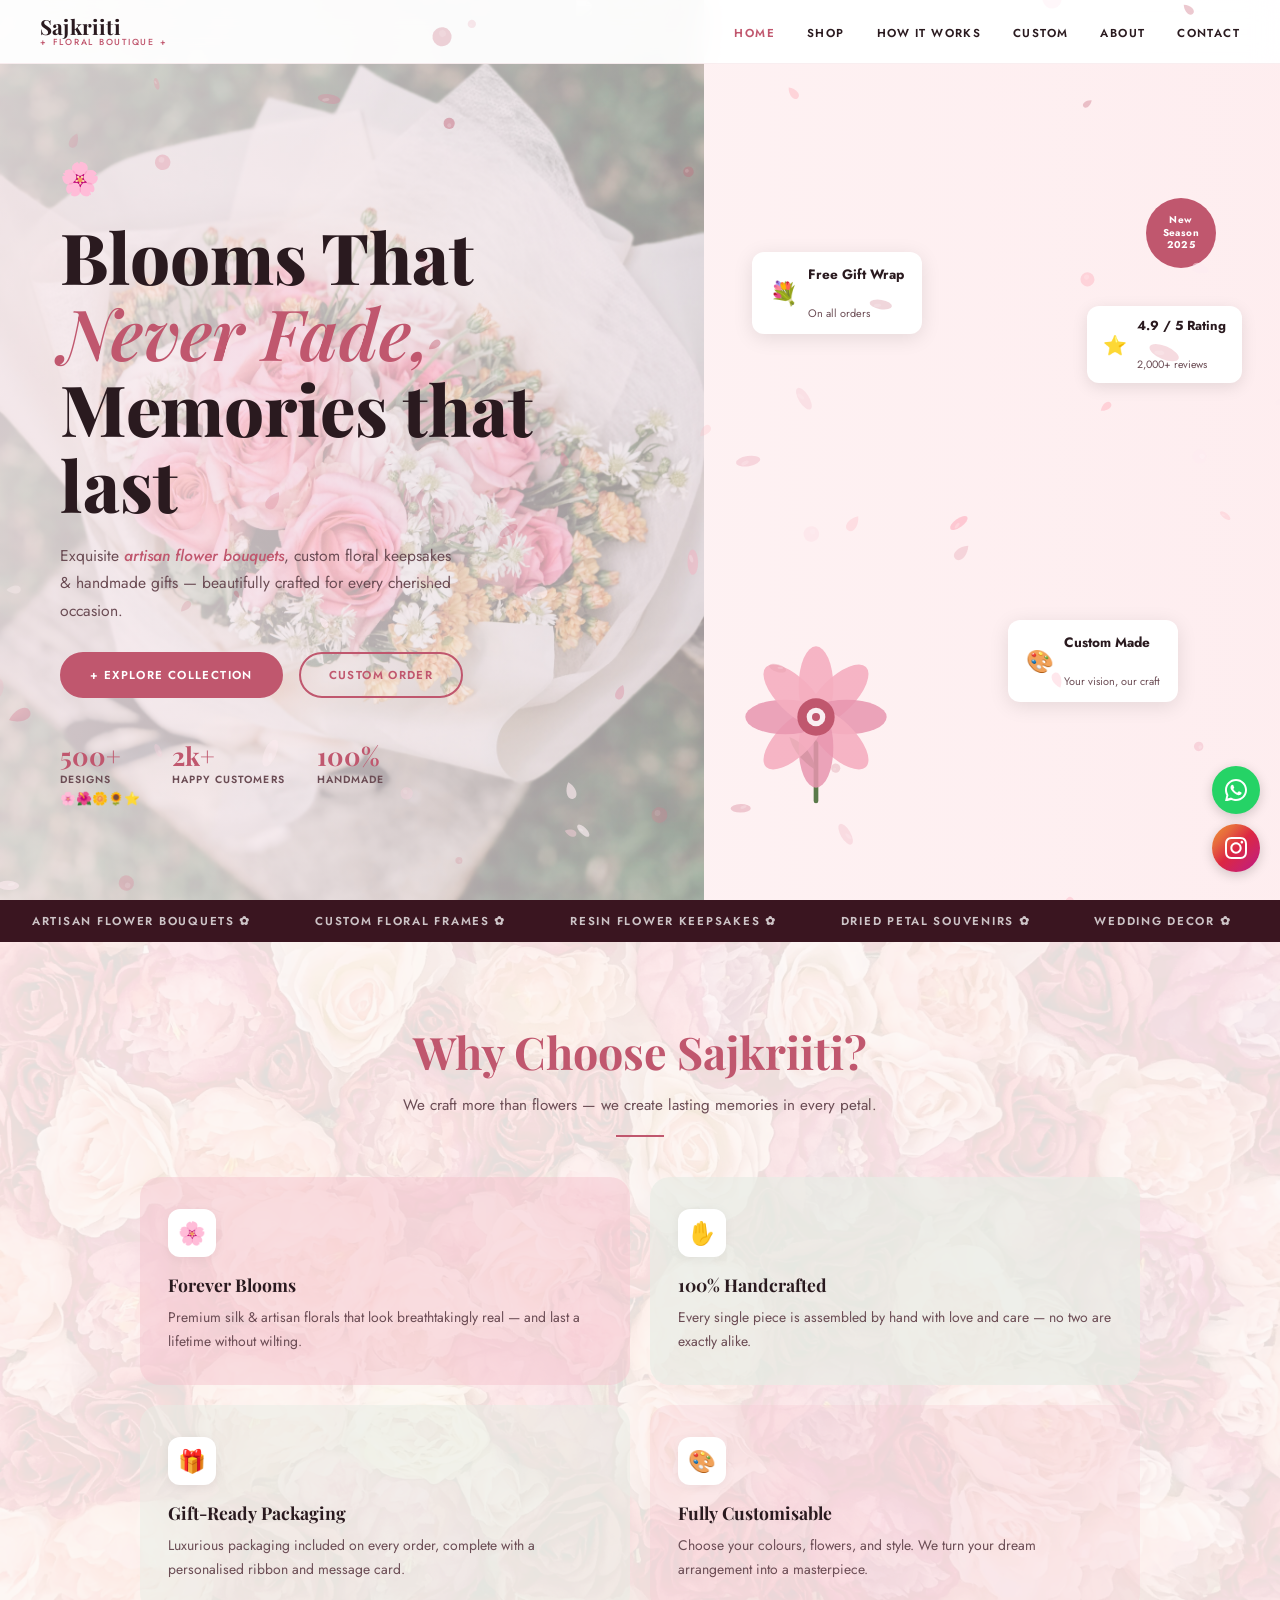
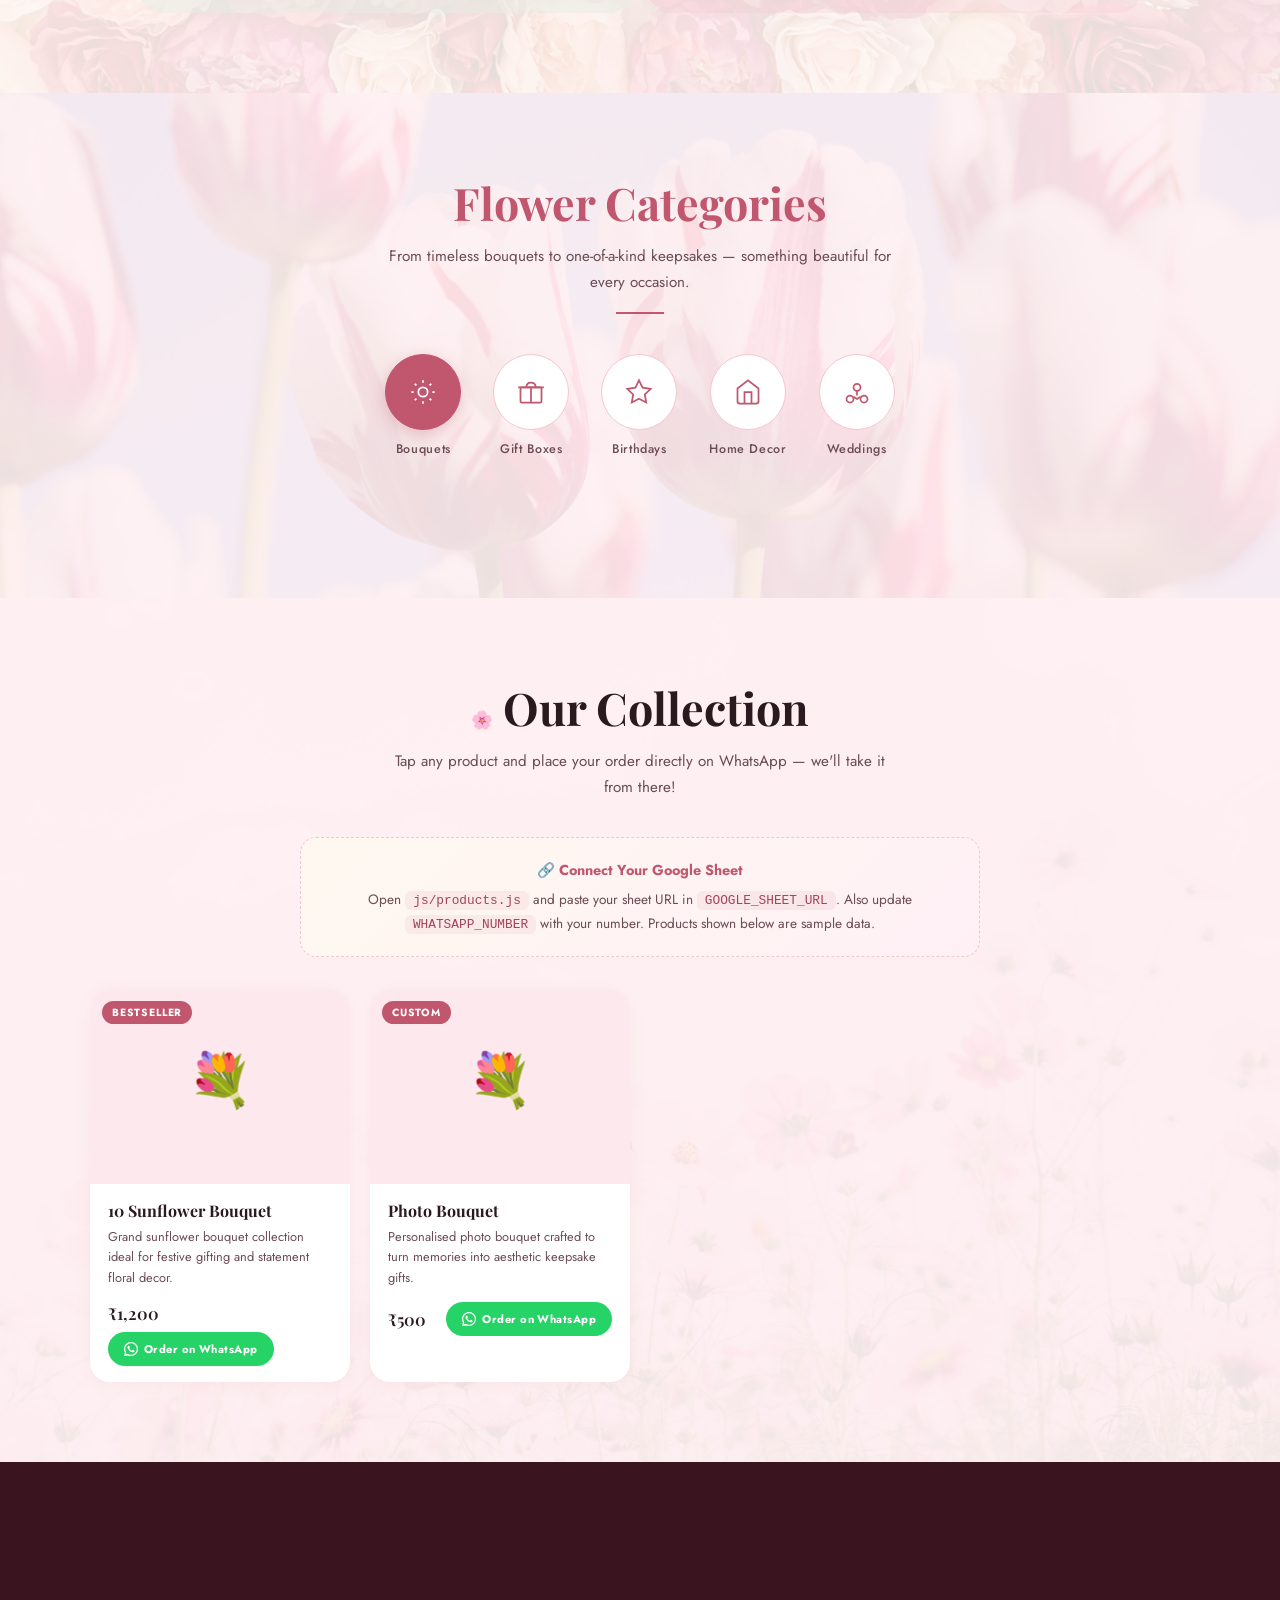
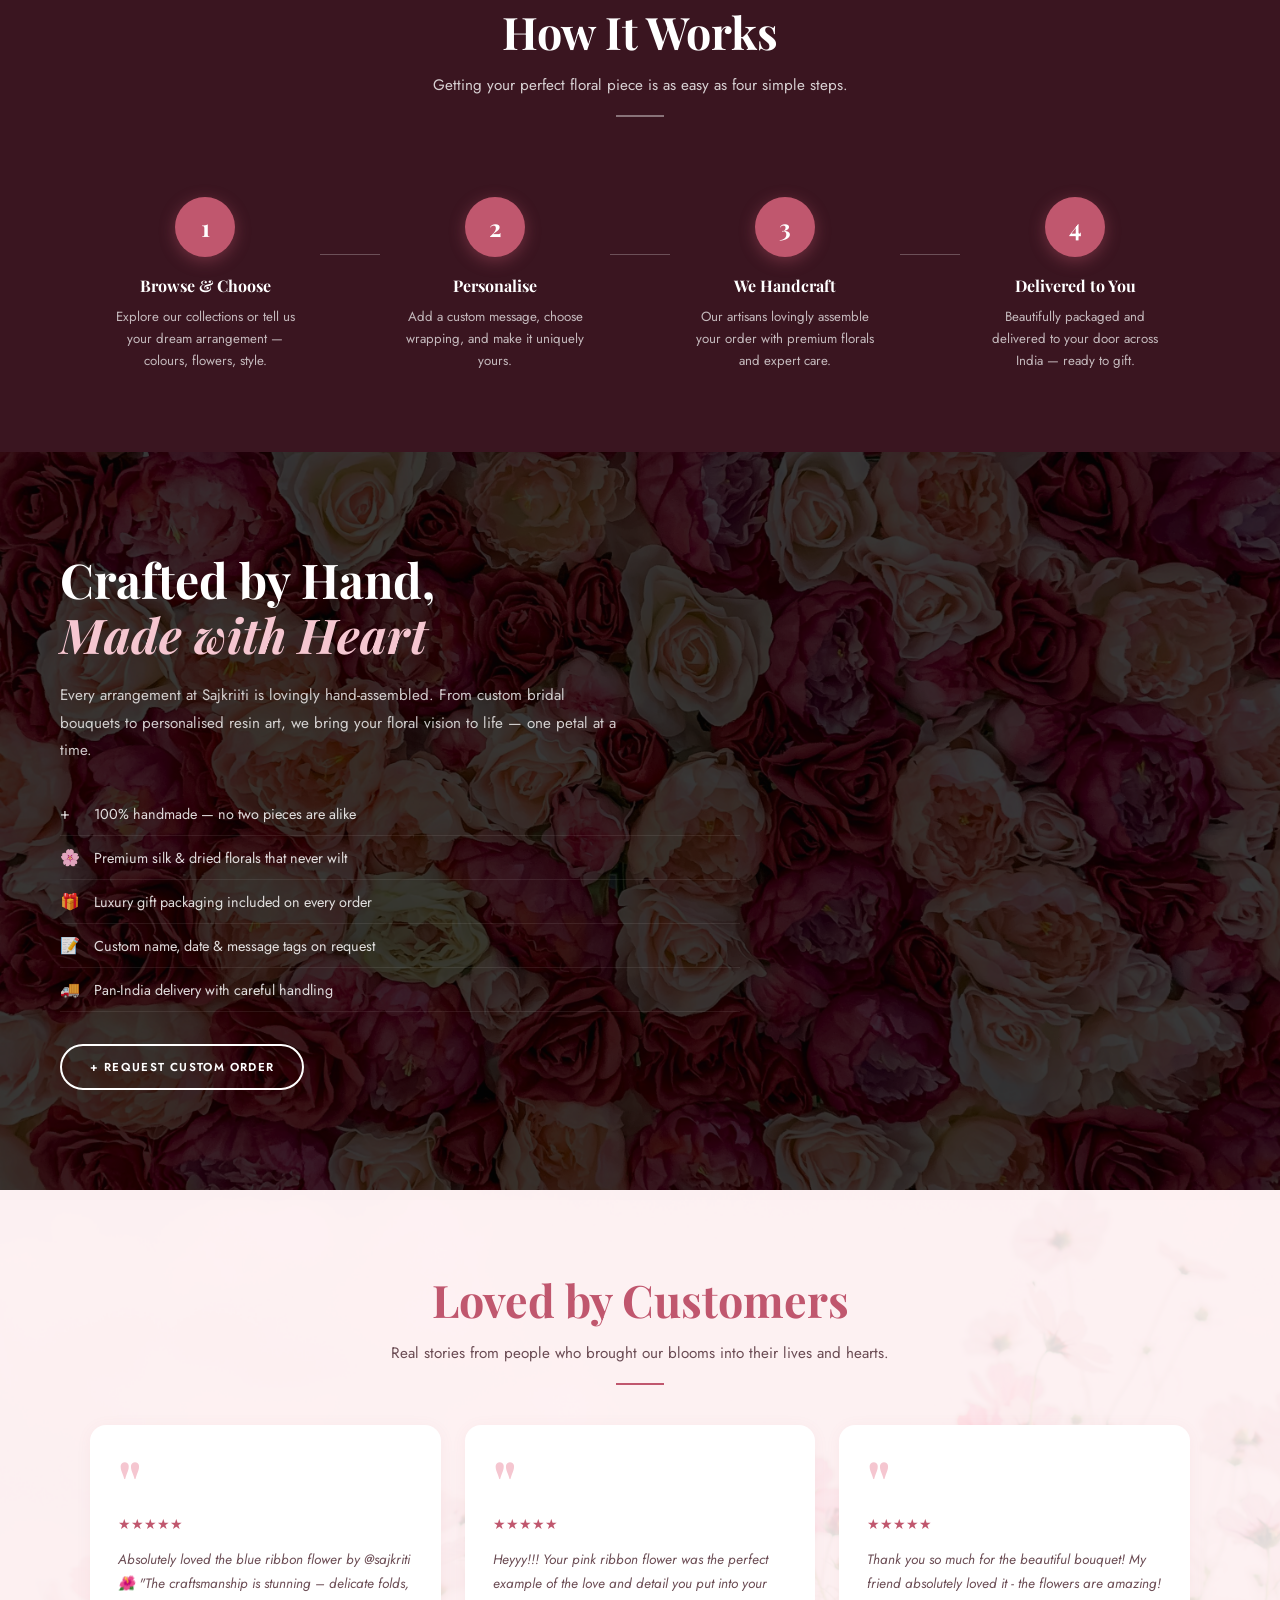
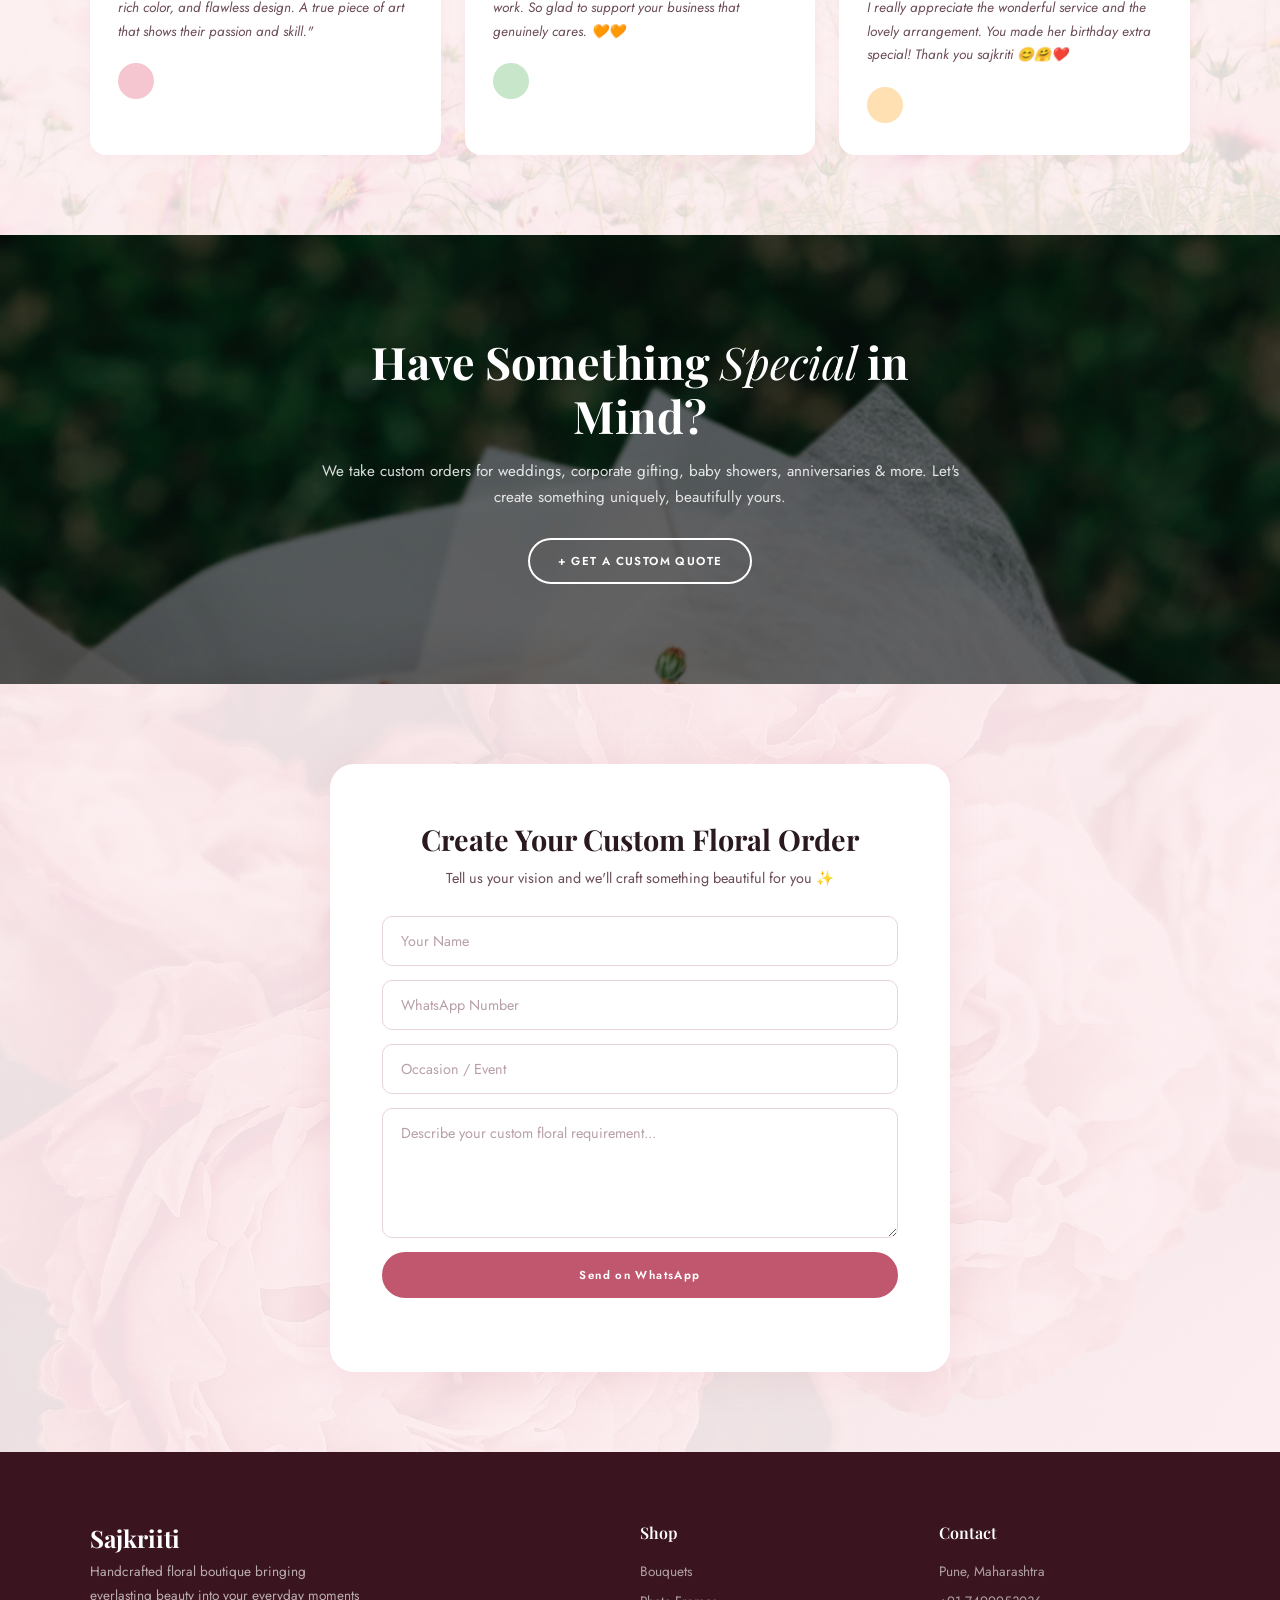
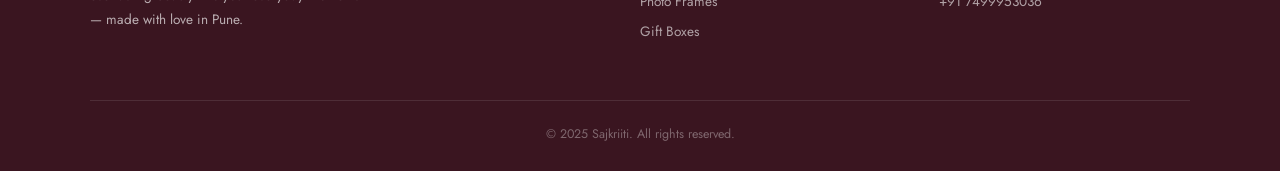
==== commit f6662296: "changed phone number" ====
--- a/index.html
+++ b/index.html
@@ -17,7 +17,7 @@
   <canvas id="petalCanvas"></canvas>
 
   <!-- FIXED SOCIAL BUTTONS -->
-  <a href="https://wa.me/919876543210" class="social-float whatsapp" target="_blank">
+  <a href="https://wa.me/917499953036" class="social-float whatsapp" target="_blank">
     <svg viewBox="0 0 24 24" fill="currentColor"><path d="M17.472 14.382c-.297-.149-1.758-.867-2.03-.967-.273-.099-.471-.148-.67.15-.197.297-.767.966-.94 1.164-.173.199-.347.223-.644.075-.297-.15-1.255-.463-2.39-1.475-.883-.788-1.48-1.761-1.653-2.059-.173-.297-.018-.458.13-.606.134-.133.298-.347.446-.52.149-.174.198-.298.298-.497.099-.198.05-.371-.025-.52-.075-.149-.669-1.612-.916-2.207-.242-.579-.487-.5-.669-.51-.173-.008-.371-.01-.57-.01-.198 0-.52.074-.792.372-.272.297-1.04 1.016-1.04 2.479 0 1.462 1.065 2.875 1.213 3.074.149.198 2.096 3.2 5.077 4.487.709.306 1.262.489 1.694.625.712.227 1.36.195 1.871.118.571-.085 1.758-.719 2.006-1.413.248-.694.248-1.289.173-1.413-.074-.124-.272-.198-.57-.347z"/><path d="M12 0C5.373 0 0 5.373 0 12c0 2.126.554 4.122 1.524 5.854L.057 23.882a.5.5 0 0 0 .611.611l6.029-1.467A11.945 11.945 0 0 0 12 24c6.627 0 12-5.373 12-12S18.627 0 12 0zm0 21.882a9.878 9.878 0 0 1-5.032-1.378l-.36-.214-3.732.908.924-3.645-.236-.374A9.869 9.869 0 0 1 2.118 12C2.118 6.532 6.532 2.118 12 2.118S21.882 6.532 21.882 12 17.468 21.882 12 21.882z"/></svg>
   </a>
   <a href="https://instagram.com/sajkriti" class="social-float instagram" target="_blank">
@@ -325,8 +325,6 @@
         <p>Handcrafted floral boutique bringing everlasting beauty into your everyday moments — made with love in Pune.</p>
         <div class="footer-socials">
 
-          <a href="#" class="fsoc">in</a>
-
         </div>
       </div>
       <div class="footer-col">
@@ -343,7 +341,7 @@
         <h4>Contact</h4>
         <ul>
           <li>Pune, Maharashtra</li>
-          <li>+91 98765 43210</li>
+          <li>+91 7499953036</li>
         </ul>
       </div>
     </div>
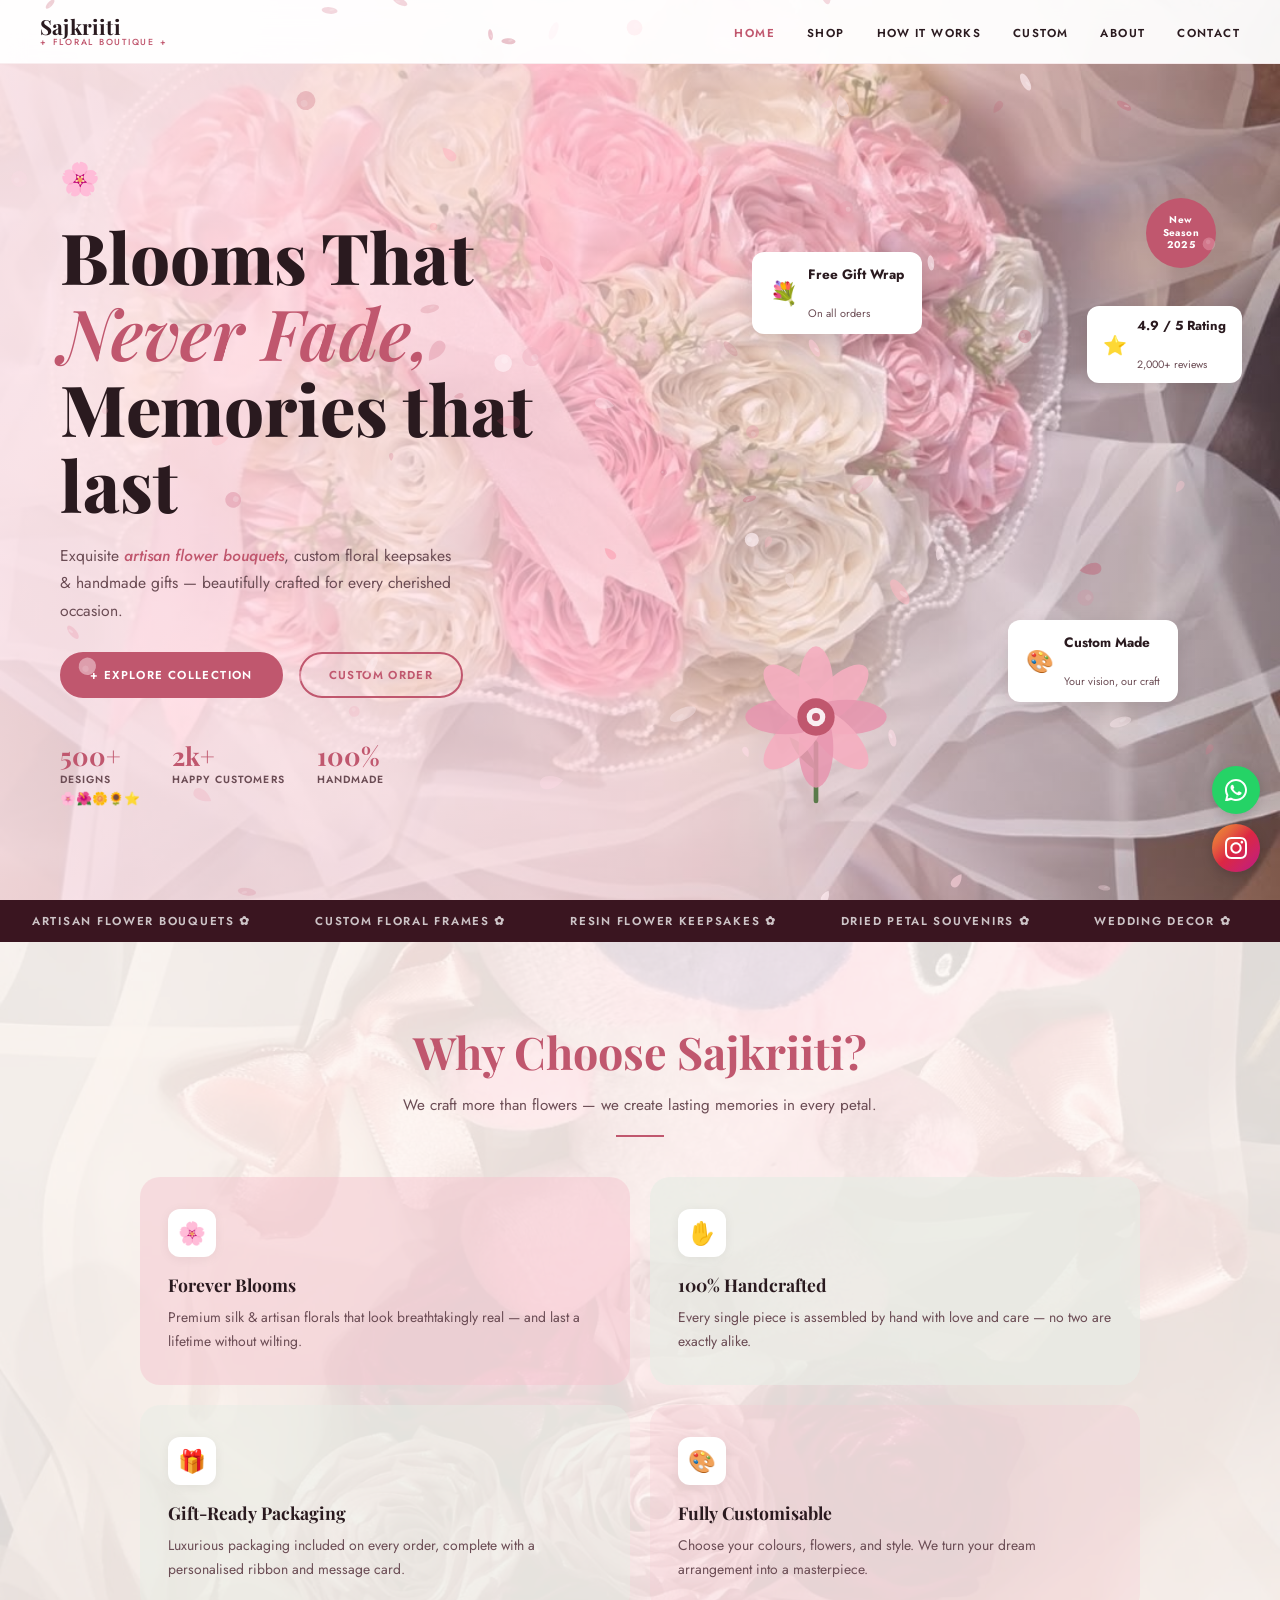
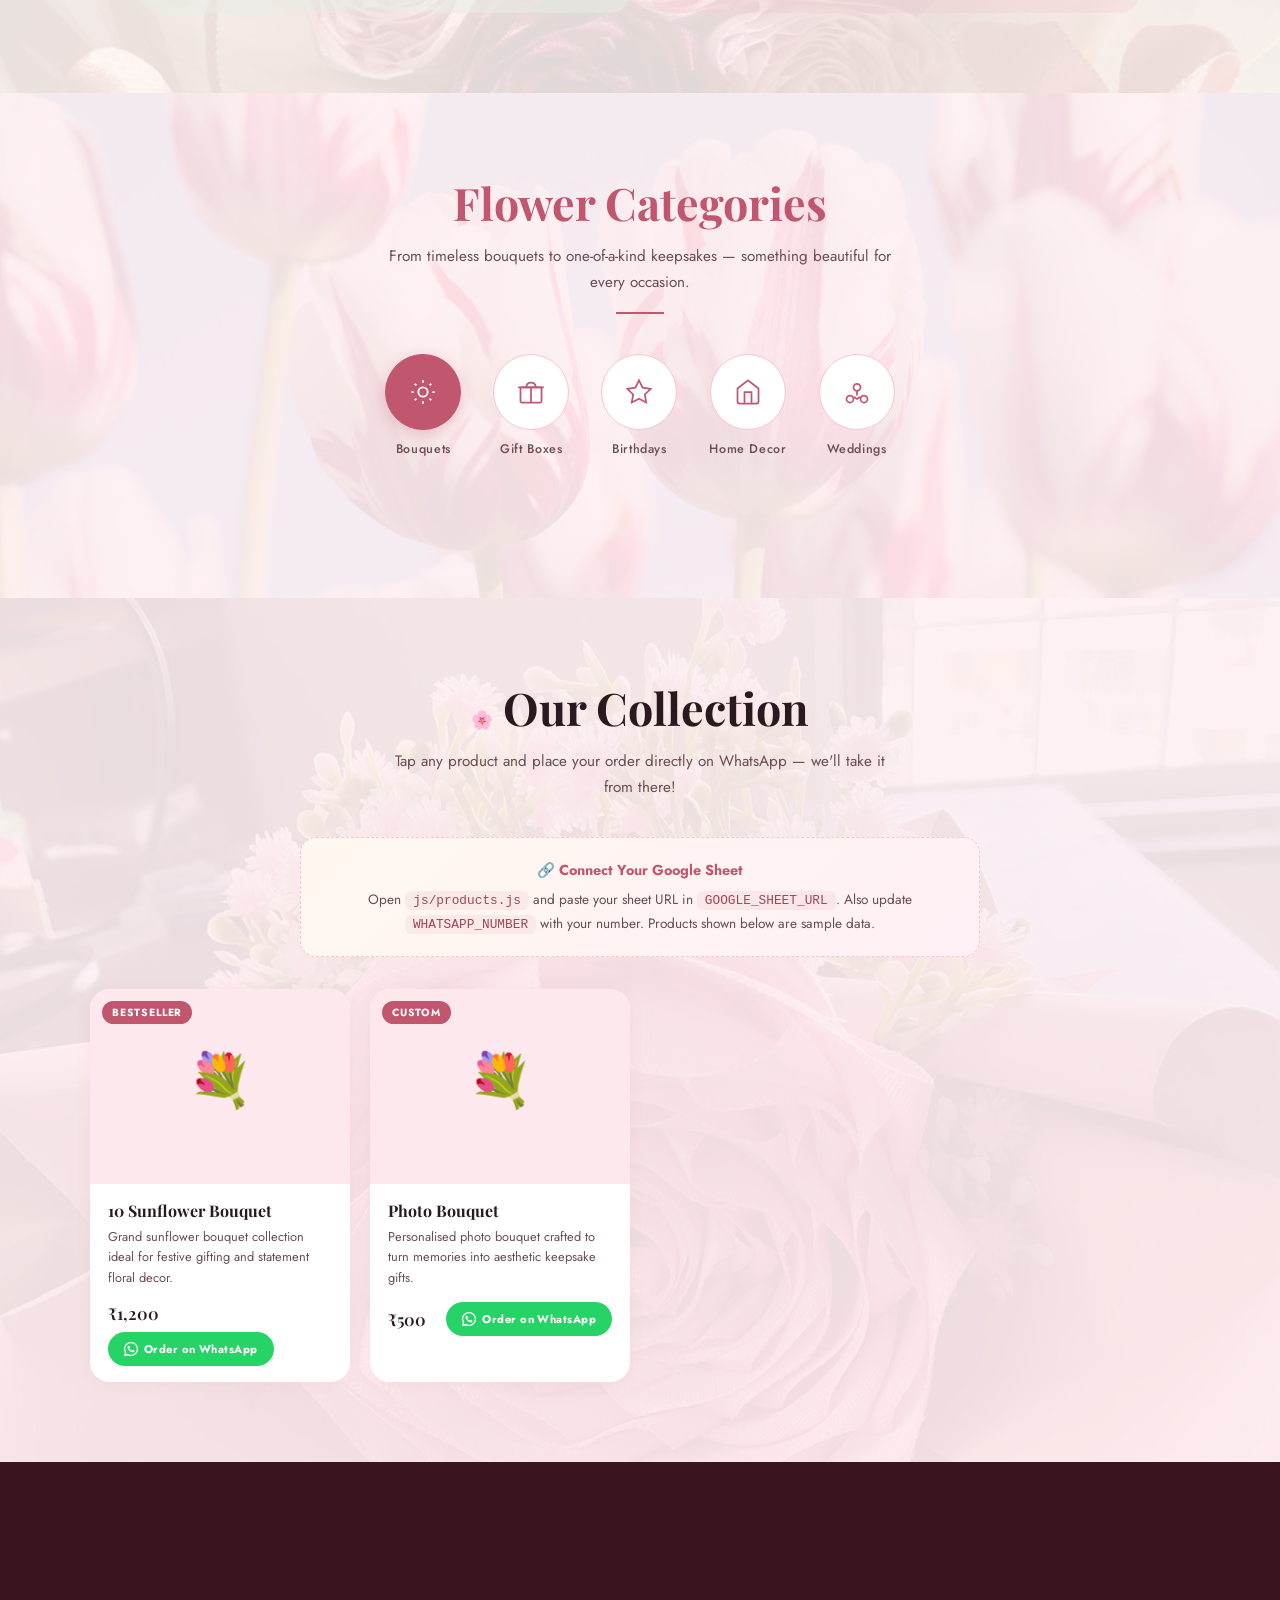
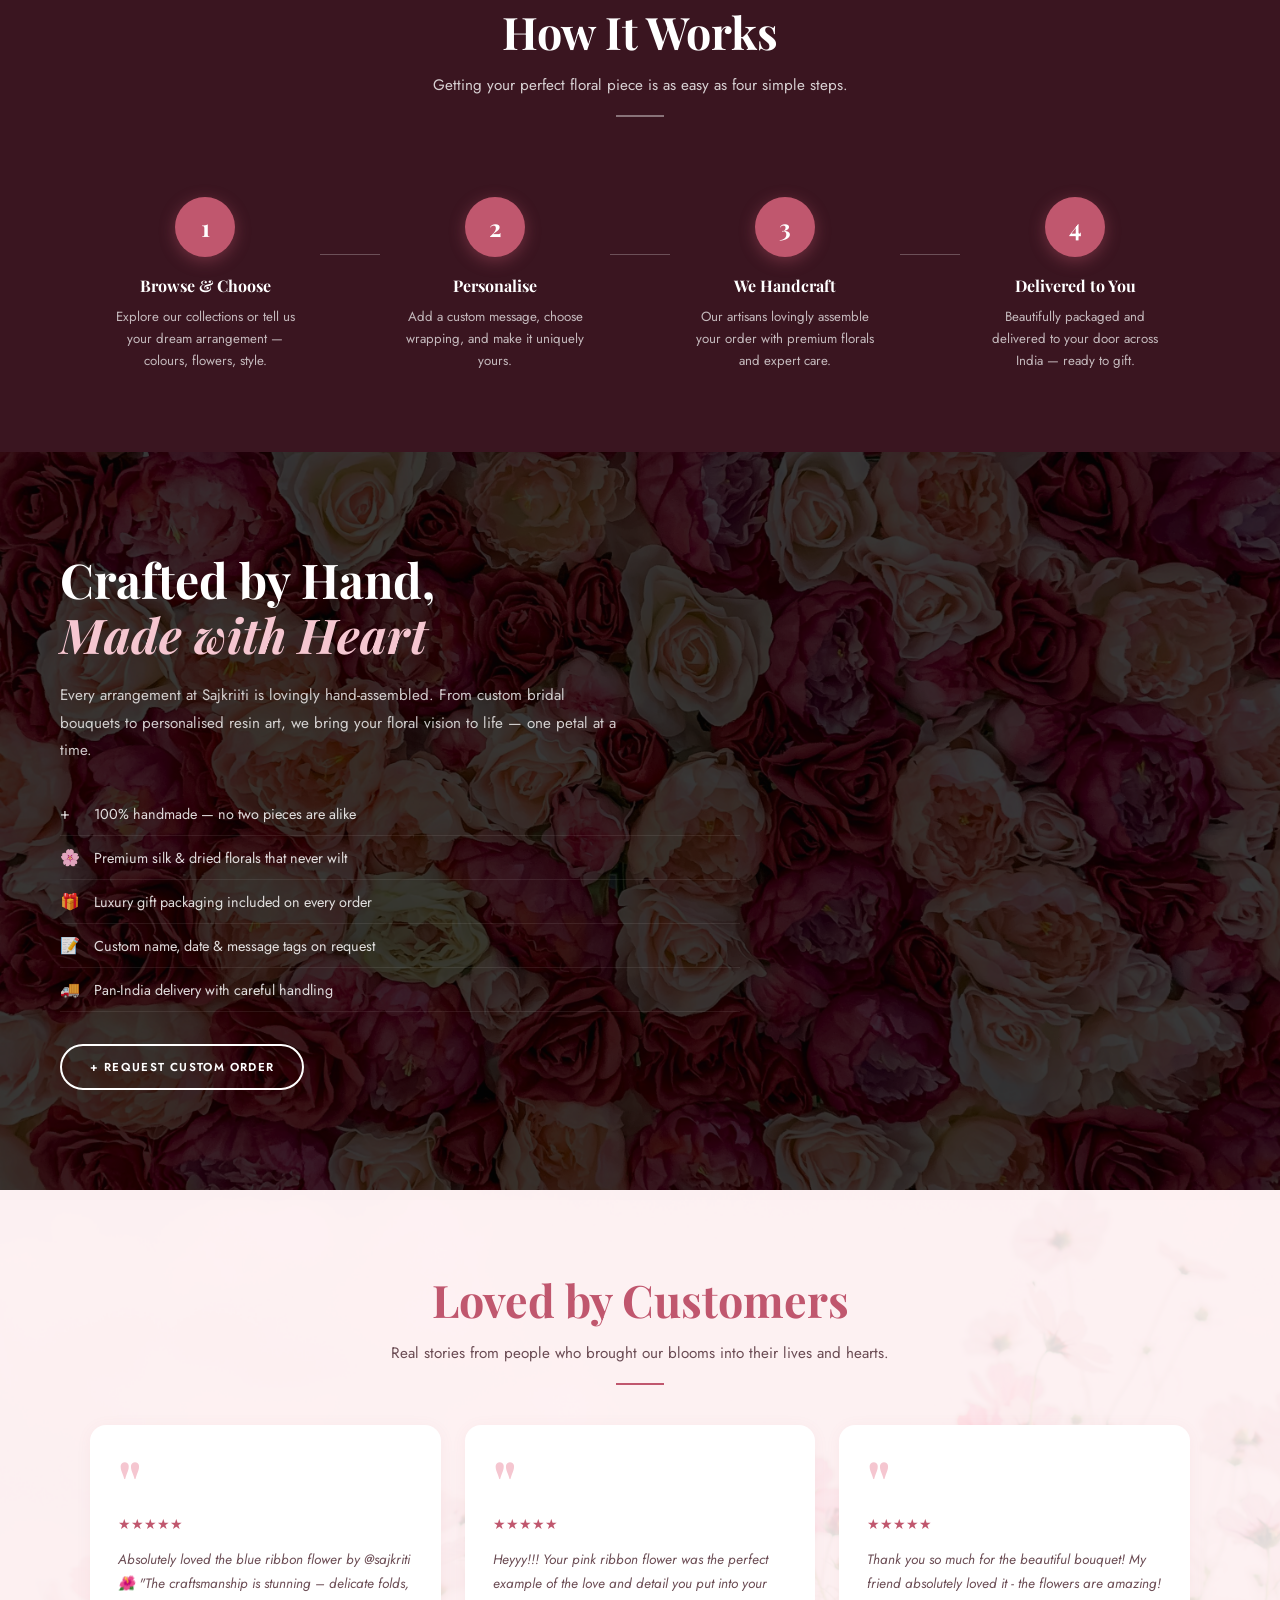
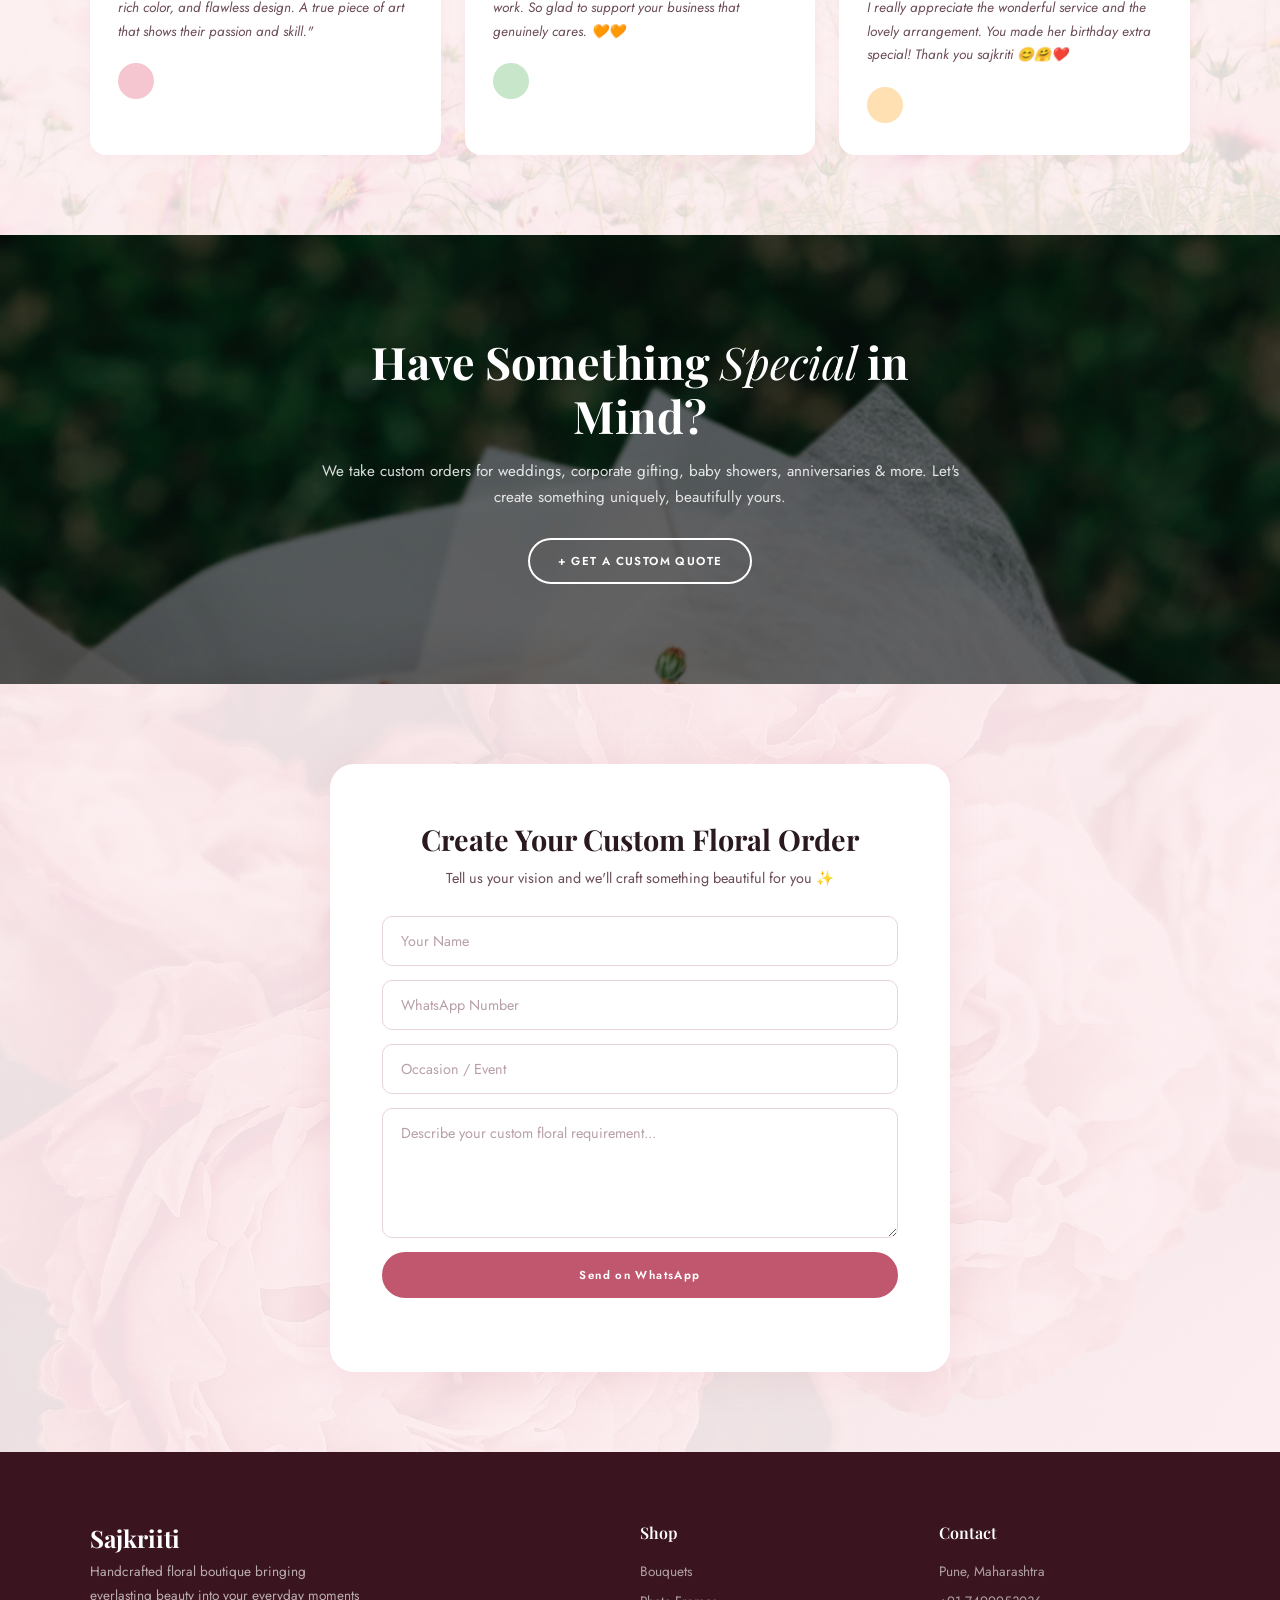
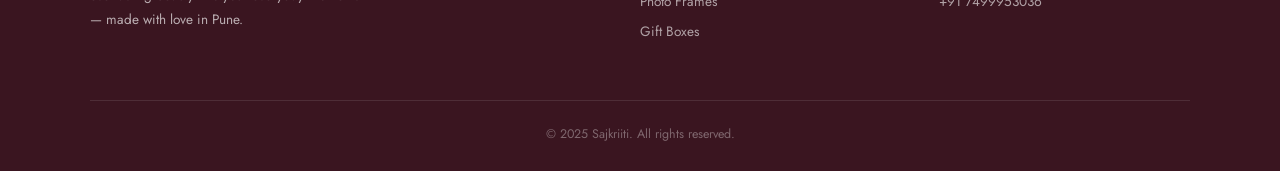
==== commit 54041db5: "changed background image" ====
--- a/index.html
+++ b/index.html
@@ -7,6 +7,7 @@
   <link rel="preconnect" href="https://fonts.googleapis.com" />
   <link rel="preconnect" href="https://fonts.gstatic.com" crossorigin />
   <link href="https://fonts.googleapis.com/css2?family=Playfair+Display:ital,wght@0,400;0,600;0,700;0,800;1,400;1,600&family=Cormorant+Garamond:ital,wght@0,300;0,400;0,500;1,300;1,400&family=Jost:wght@300;400;500;600&display=swap" rel="stylesheet" />
+  <link rel="preload" as="image" href="images/hero-main.jpg" fetchpriority="high" />
   <link rel="stylesheet" href="css/main.css" />
   <link rel="stylesheet" href="css/petals.css" />
   <link rel="stylesheet" href="css/sections.css" />
@@ -56,9 +57,7 @@
   <!-- ===== SECTION 1: HERO ===== -->
   <section id="home" class="hero">
     <div class="hero-bg">
-      <!-- Left: bouquet-pink, Right: bike-flowers -->
-      <img src="images/bouquet-pink.jpg" alt="Pink Bouquet" class="hero-img hero-img-left" />
-      <img src="images/bike-flowers.jpg" alt="Flower Bicycle" class="hero-img hero-img-right" />
+      <img src="images/hero-main.jpg" alt="Sajkriiti Bouquet" class="hero-img hero-img-full" loading="eager" fetchpriority="high" decoding="async" />
     </div>
     <div class="hero-content">
       <div class="hero-badge">🌸</div>
--- a/css/main.css
+++ b/css/main.css
@@ -230,21 +230,22 @@
 }
 .hero-img {
   position: absolute;
-  top: 0; bottom: 0;
+  top: 0; left: 0;
+  width: 100%;
   height: 100%;
   object-fit: cover;
-}
-.hero-img-left { left: 0; width: 55%; }
-.hero-img-right { right: 0; width: 55%; }
+  object-position: center;
+}
+.hero-img-full { width: 100%; left: 0; }
 .hero-bg::after {
   content: '';
   position: absolute;
   inset: 0;
   background: linear-gradient(
     to right,
-    rgba(255,240,243,0.82) 0%,
-    rgba(255,240,243,0.65) 40%,
-    rgba(255,220,230,0.38) 100%
+    rgba(255,230,238,0.88) 0%,
+    rgba(255,220,230,0.70) 45%,
+    rgba(255,200,220,0.25) 100%
   );
 }
 
@@ -385,10 +386,10 @@
 .why-bg {
   position: absolute;
   inset: 0;
-  background-image: url('../images/flower-wall.jpg');
+  background-image: url('../images/why-choose-bg.jpg');
   background-size: cover;
   background-position: center;
-  opacity: 0.10;
+  opacity: 0.12;
 }
 .why-grid {
   display: grid;
@@ -947,14 +948,13 @@
     padding: 40px 20px 60px;
     max-width: 100%;
   }
-  .hero-img-left  { width: 50%; left: 0;  opacity: 0.55; display: block; }
-  .hero-img-right { width: 50%; right: 0; opacity: 0.55; display: block; }
+  .hero-img-full { opacity: 0.60; object-position: 65% center; }
   .hero-bg::after {
     background: linear-gradient(
       to bottom,
-      rgba(255,240,243,0.85) 0%,
-      rgba(255,240,243,0.68) 50%,
-      rgba(255,220,230,0.48) 100%
+      rgba(255,230,238,0.90) 0%,
+      rgba(255,220,230,0.75) 50%,
+      rgba(255,200,220,0.40) 100%
     );
   }
   .hero-title { font-size: clamp(2rem, 9vw, 3rem); }
@@ -1089,10 +1089,10 @@
   content: '';
   position: absolute;
   inset: 0;
-  background-image: url('../images/cosmos-field.jpg');
+  background-image: url('../images/collection-bg.jpg');
   background-size: cover;
   background-position: center top;
-  opacity: 0.06;
+  opacity: 0.08;
   z-index: 0;
 }
 .shop-section .section-header,
